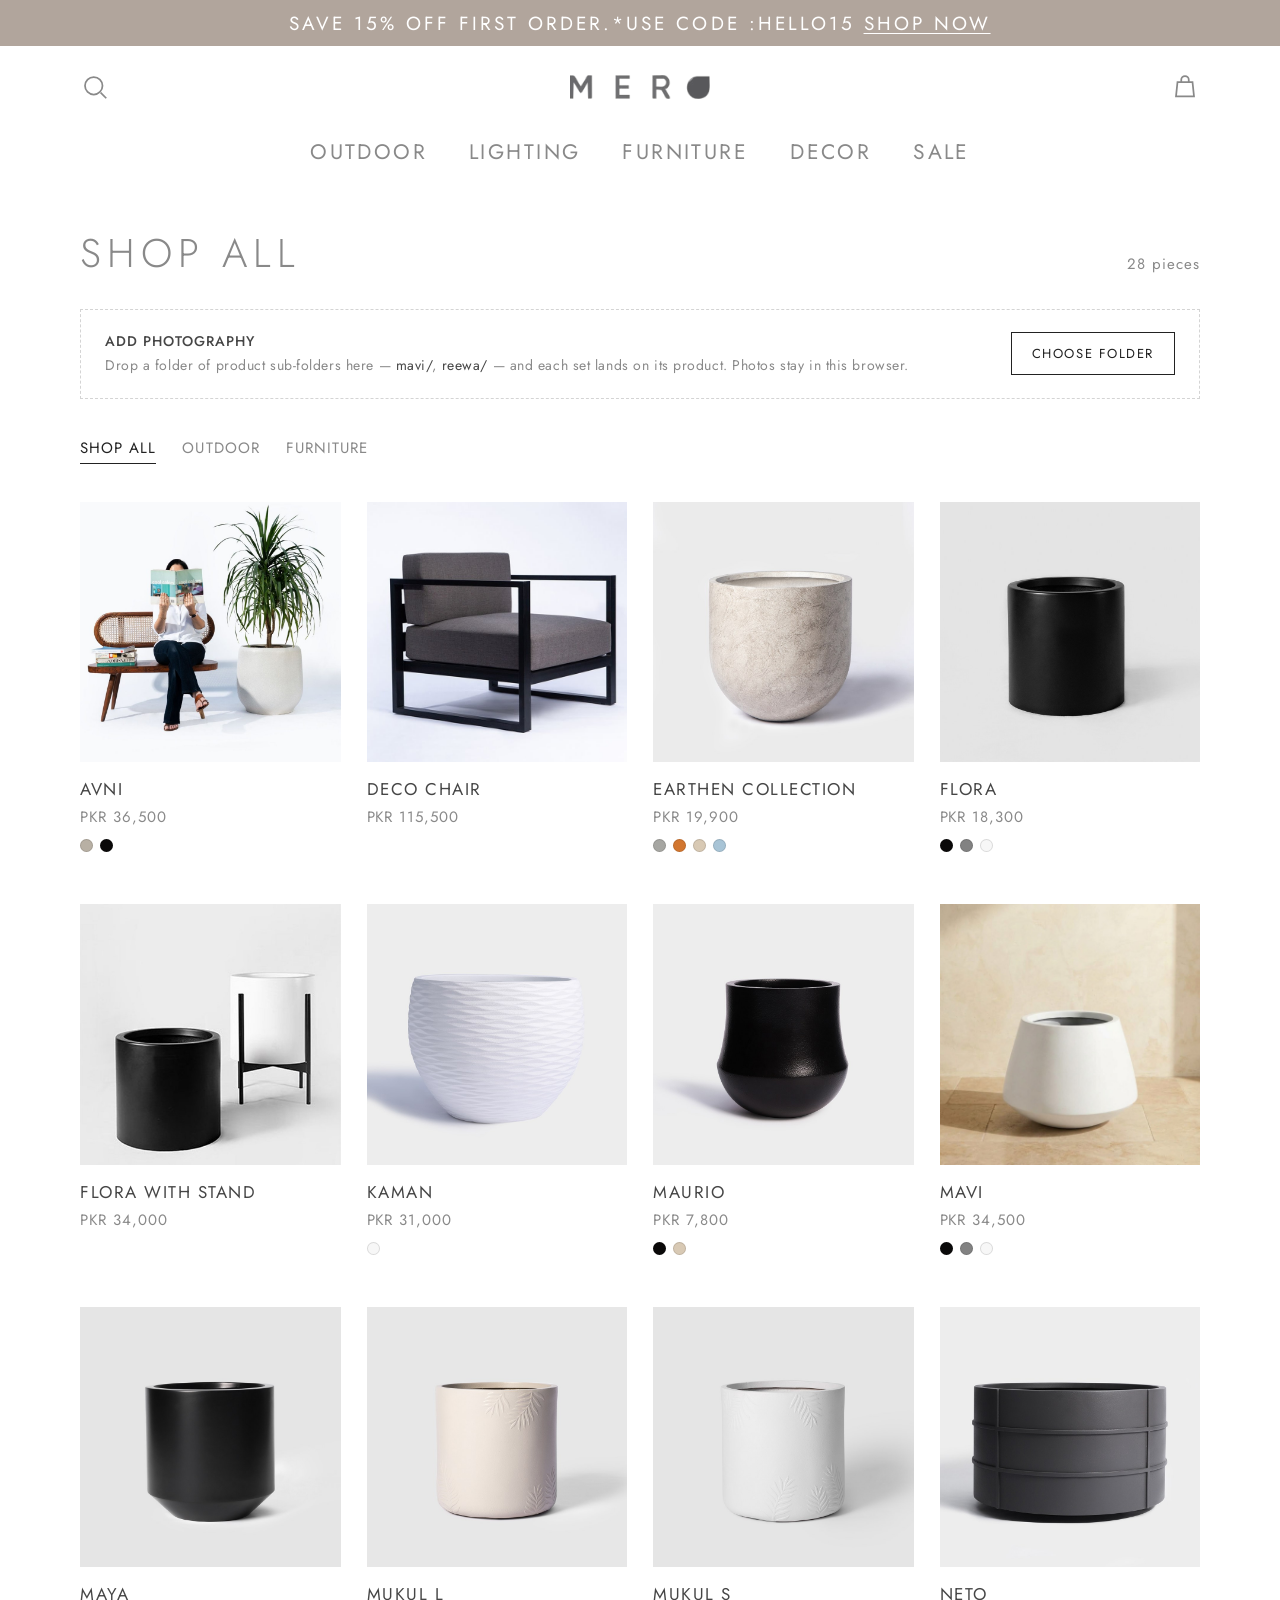
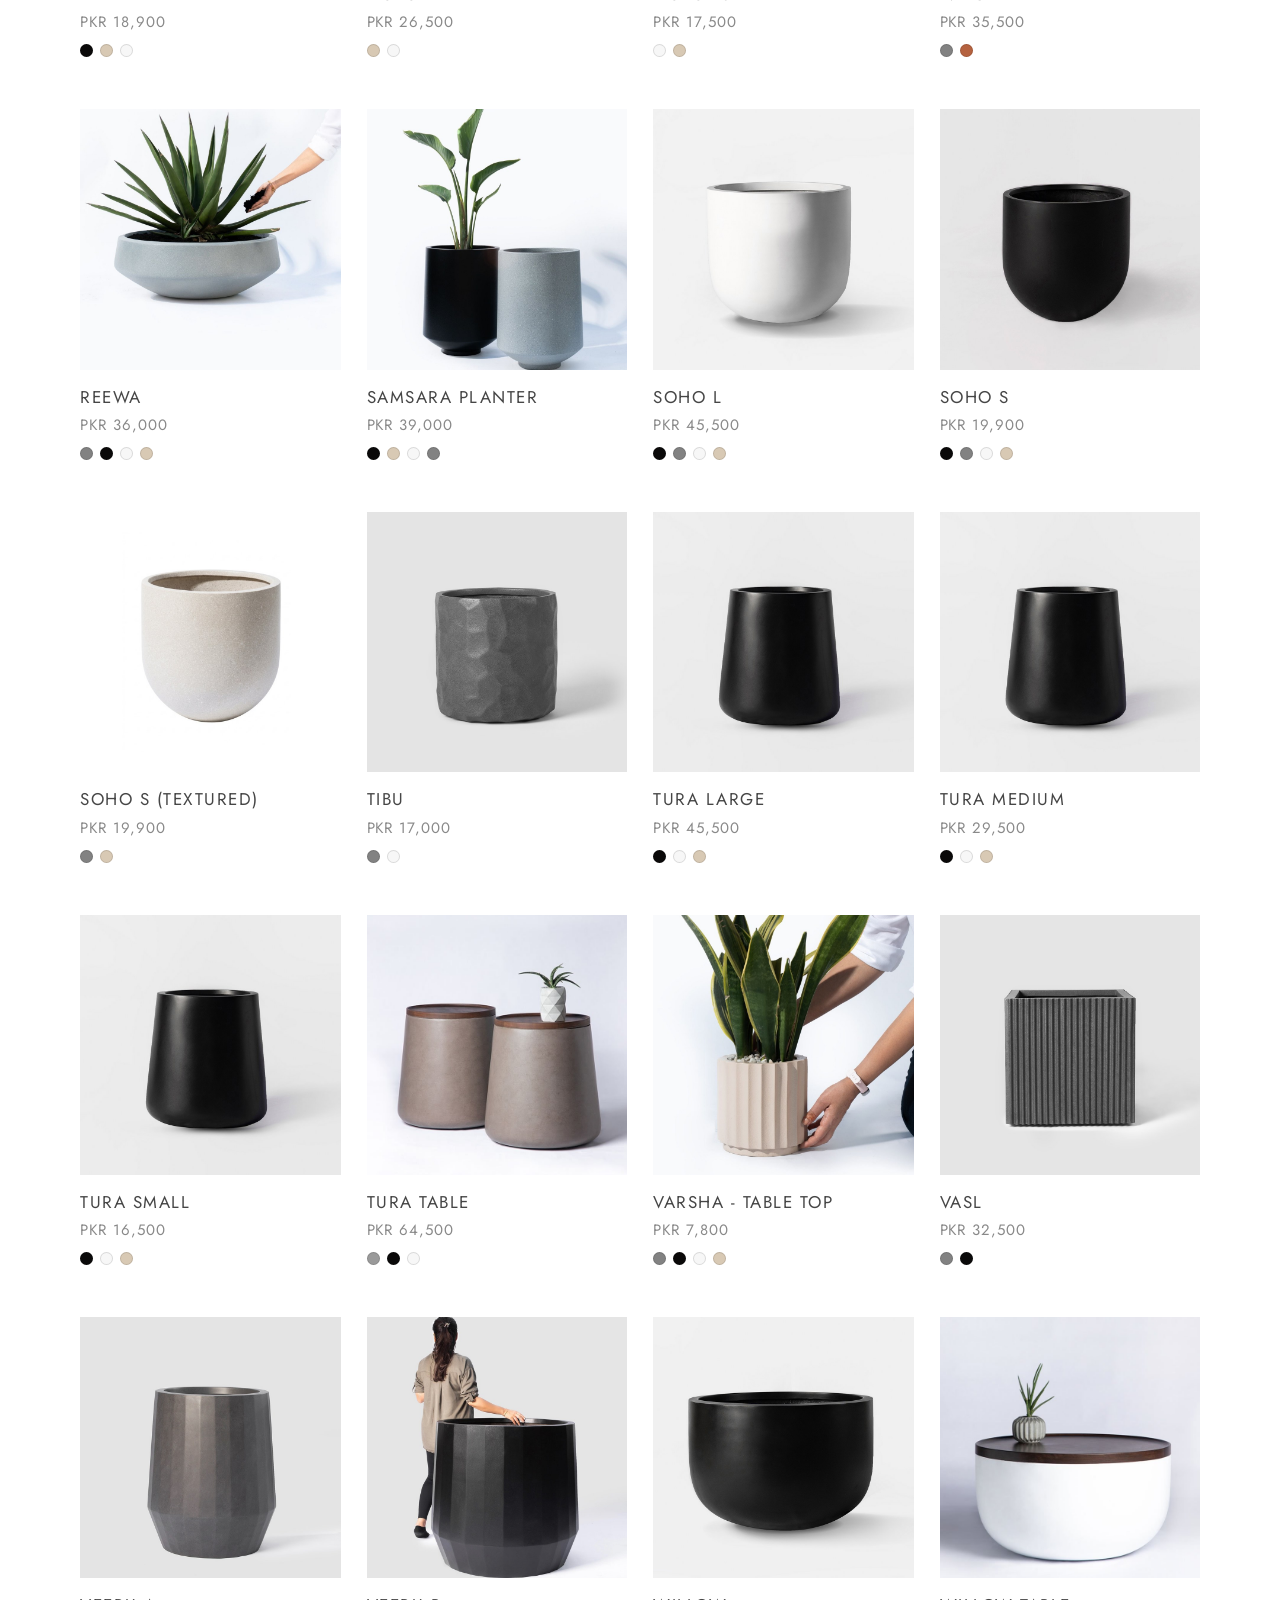
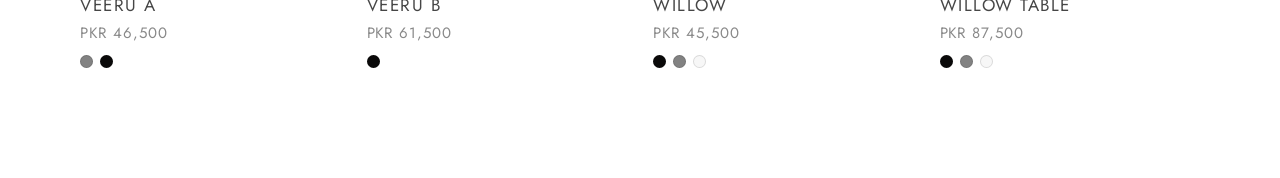
==== site/index.html @ a65cb31a "Turn the Mavi page into a catalogue-driven storefront Replaces the single hard-coded product page wi" ====
<!DOCTYPE html>
<html lang="en">
<head>
<meta charset="utf-8">
<meta name="viewport" content="width=device-width, initial-scale=1">
<title>Shop All — MERO</title>
<meta name="description" content="The full MERO collection — fiberglass planters and outdoor furniture, handmade for indoors and out.">
<link rel="preload" href="assets/fonts/jost-latin-var.woff2" as="font" type="font/woff2" crossorigin>
<link rel="stylesheet" href="assets/site.css">
</head>
<body>

<div class="announce">
  SAVE 15% OFF FIRST ORDER.*USE CODE :HELLO15 <a href="#shop">SHOP NOW</a>
</div>

<header class="shell">
  <div class="masthead">
    <button class="icon-btn icon-left" aria-label="Search">
      <svg viewBox="0 0 24 24"><circle cx="11" cy="11" r="7"/><path d="M16.5 16.5 21 21"/></svg>
    </button>
    <a class="logo" href="index.html" aria-label="MERO home">
      <img src="assets/mero-logo.png" alt="MERO">
    </a>
    <button class="icon-btn icon-right" aria-label="Cart">
      <svg viewBox="0 0 24 24"><path d="M6 8h12l1.2 11.5H4.8L6 8Z"/><path d="M9 8V6.2A3 3 0 0 1 15 6.2V8"/></svg>
    </button>
  </div>
  <nav class="nav">
    <a href="?c=outdoor" data-cat="outdoor">OUTDOOR</a>
    <a href="?c=lighting" data-cat="lighting">LIGHTING</a>
    <a href="?c=furniture" data-cat="furniture">FURNITURE</a>
    <a href="?c=decor" data-cat="decor">DECOR</a>
    <a href="?c=sale" data-cat="sale">SALE</a>
  </nav>
</header>

<main class="shell" id="shop">
  <section class="catalogue">
    <div class="catalogue-head">
      <h1 class="catalogue-title" id="cat-title">Shop All</h1>
      <span class="catalogue-count" id="cat-count"></span>
    </div>

    <div class="dropzone" id="dropzone">
      <p>
        <b>Add photography</b><br>
        Drop a folder of product sub-folders here &mdash; <code>mavi/</code>,
        <code>reewa/</code> &mdash; and each set lands on its product.
        Photos stay in this browser.
      </p>
      <div class="dropzone-actions">
        <label class="btn-line">
          Choose folder
          <input type="file" id="folder-input" webkitdirectory directory multiple>
        </label>
        <button class="btn-quiet" id="clear-uploads" hidden>Clear uploads</button>
      </div>
    </div>

    <div class="filters" id="filters"></div>
    <div class="grid" id="grid"></div>
  </section>
</main>

<script src="data/catalog.js"></script>
<script src="assets/uploads.js"></script>
<script>
const CATALOG = window.MERO_CATALOG || [];
const SLUGS = CATALOG.map(p => p.slug);

const CATEGORIES = [
  { id: "all",       label: "Shop All",  match: () => true },
  { id: "outdoor",   label: "Outdoor",   match: p => p.category === "outdoor" },
  { id: "furniture", label: "Furniture", match: p => p.category === "furniture" },
  { id: "lighting",  label: "Lighting",  match: () => false },
  { id: "decor",     label: "Decor",     match: () => false },
  { id: "sale",      label: "Sale",      match: () => false }
];

const els = {
  grid: document.getElementById("grid"),
  filters: document.getElementById("filters"),
  title: document.getElementById("cat-title"),
  count: document.getElementById("cat-count"),
  dropzone: document.getElementById("dropzone"),
  folderInput: document.getElementById("folder-input"),
  clear: document.getElementById("clear-uploads")
};

let category = new URLSearchParams(location.search).get("c") || "all";
if (!CATEGORIES.some(c => c.id === category)) category = "all";

let uploadCovers = {};   // slug -> object URL of a dropped photo
let uploadCounts = {};   // slug -> how many were dropped

function photoSrc(product, index) {
  const file = product.images[index];
  return file ? `assets/products/${product.slug}/${file}` : null;
}

function cover(product) {
  return uploadCovers[product.slug] || photoSrc(product, 0);
}

function card(product) {
  const a = document.createElement("a");
  a.className = "card";
  a.href = `product.html?p=${encodeURIComponent(product.slug)}`;

  const main = cover(product);
  const alt = photoSrc(product, 1);
  const uploaded = uploadCounts[product.slug];

  a.innerHTML = `
    <div class="card-media">
      ${main ? `<img src="${main}" alt="${product.title}" loading="lazy">` : ""}
      ${alt && !uploadCovers[product.slug]
          ? `<img class="alt" src="${alt}" alt="" loading="lazy">` : ""}
      ${uploaded ? `<span class="card-tag">${uploaded} added</span>` : ""}
    </div>
    <div class="card-body">
      <div class="card-name">${product.title}</div>
      <div class="card-price">${product.priceRange || product.priceLabel}</div>
      <div class="card-colors">
        ${product.colors.map(c =>
          `<span style="background:${c.hex}" title="${c.name}"></span>`).join("")}
      </div>
    </div>`;
  return a;
}

function renderFilters() {
  els.filters.innerHTML = "";
  CATEGORIES.forEach(c => {
    const count = CATALOG.filter(c.match).length;
    if (!count && c.id !== category) return;      // hide empty shelves
    const b = document.createElement("button");
    b.textContent = c.label;
    b.setAttribute("aria-pressed", String(c.id === category));
    b.addEventListener("click", () => {
      category = c.id;
      history.replaceState(null, "",
        c.id === "all" ? location.pathname : `?c=${c.id}`);
      render();
    });
    els.filters.appendChild(b);
  });
}

function render() {
  const def = CATEGORIES.find(c => c.id === category);
  const items = CATALOG.filter(def.match);

  els.title.textContent = def.label;
  els.count.textContent = items.length
    ? `${items.length} piece${items.length === 1 ? "" : "s"}` : "";
  document.title = `${def.label} — MERO`;

  els.grid.innerHTML = "";
  if (!items.length) {
    els.grid.innerHTML =
      `<p class="empty">No pieces in ${def.label} yet.</p>`;
  } else {
    const frag = document.createDocumentFragment();
    items.forEach(p => frag.appendChild(card(p)));
    els.grid.appendChild(frag);
  }

  [...document.querySelectorAll(".nav a")].forEach(a =>
    a.classList.toggle("is-active", a.dataset.cat === category));
  renderFilters();
  els.clear.hidden = !Object.keys(uploadCounts).length;
}

/* ---------- dropped folders ---------- */

async function refreshUploads() {
  try {
    uploadCounts = await MeroUploads.counts();
    uploadCovers = await MeroUploads.covers();
  } catch (err) {
    uploadCounts = {};
    uploadCovers = {};
  }
}

async function ingest(files) {
  const { matched, skipped } = MeroUploads.group(files, SLUGS);
  const slugs = Object.keys(matched);
  if (!slugs.length) {
    alert(skipped.length
      ? `No folder matched a product. Name each sub-folder after its product, e.g. "mavi".\n\nSkipped: ${skipped.join(", ")}`
      : "No images found in that folder.");
    return;
  }
  for (const slug of slugs) await MeroUploads.put(slug, matched[slug]);
  await refreshUploads();
  render();

  const added = slugs.reduce((n, s) => n + matched[s].length, 0);
  let message = `Added ${added} photo${added === 1 ? "" : "s"} across ${slugs.length} product${slugs.length === 1 ? "" : "s"}.`;
  if (skipped.length) message += `\n\nNo product matched: ${skipped.join(", ")}`;
  alert(message);
}

els.folderInput.addEventListener("change", e => {
  // copy before resetting: clearing the input empties the live FileList
  const files = [...e.target.files];
  e.target.value = "";
  if (files.length) ingest(files);
});

["dragenter", "dragover"].forEach(type =>
  els.dropzone.addEventListener(type, e => {
    e.preventDefault();
    els.dropzone.classList.add("is-over");
  }));
["dragleave", "drop"].forEach(type =>
  els.dropzone.addEventListener(type, () => els.dropzone.classList.remove("is-over")));

els.dropzone.addEventListener("drop", async e => {
  e.preventDefault();
  const files = await MeroUploads.readDrop(e.dataTransfer);
  if (files.length) ingest(files);
});

els.clear.addEventListener("click", async () => {
  if (!confirm("Remove every photo added in this browser?")) return;
  await MeroUploads.clear();
  await refreshUploads();
  render();
});

/* ---------- go ---------- */

render();
refreshUploads().then(render);
</script>
</body>
</html>
---- site/assets/site.css ----
/* Jost stands in for Futura, the face used throughout the MERO storefront;
   Cormorant Garamond italic covers the "series" lockup on the hero. */
@font-face{
  font-family:"Jost";
  src:url("fonts/jost-latin-var.woff2") format("woff2-variations"),
      url("fonts/jost-latin-var.woff2") format("woff2");
  font-weight:100 900;
  font-style:normal;
  font-display:swap;
}
@font-face{
  font-family:"Cormorant Garamond";
  src:url("fonts/cormorant-garamond-italic-latin-var.woff2") format("woff2-variations"),
      url("fonts/cormorant-garamond-italic-latin-var.woff2") format("woff2");
  font-weight:300 700;
  font-style:italic;
  font-display:swap;
}
:root{
  --taupe:#b1a59c;
  --ink:#222222;
  --price:#464646;
  --muted:#898989;
  --line:#e4e4e4;
  --line-soft:#eeeeee;
  --field:#f6f6f6;
  --page:#ffffff;
  --sans:"Futura","Futura PT","Futura Std","Jost","Century Gothic",system-ui,sans-serif;
  --serif:"Cormorant Garamond","EB Garamond",Georgia,serif;
}
*,*::before,*::after{box-sizing:border-box}
html{-webkit-text-size-adjust:100%}
body{
  margin:0;
  background:var(--page);
  color:var(--price);
  font-family:var(--sans);
  font-weight:400;
  -webkit-font-smoothing:antialiased;
}
img{display:block;max-width:100%}
button{font:inherit;color:inherit;background:none;border:0;padding:0;cursor:pointer}
a{color:inherit;text-decoration:none}

/* ---------- announcement bar ---------- */
.announce{
  background:var(--taupe);
  color:#fff;
  text-align:center;
  padding:13.5px 16px;
  font-size:19px;
  line-height:1;
  letter-spacing:.158em;
}
.announce a{text-decoration:underline;text-underline-offset:3px}

/* ---------- header ---------- */
.shell{max-width:1440px;margin:0 auto;padding:0 80px}
.masthead{
  display:grid;
  grid-template-columns:1fr auto 1fr;
  align-items:center;
  padding:26px 0 4px;
}
.masthead .icon-left{justify-self:start}
.masthead .icon-right{justify-self:end}
.logo img{width:140px;height:auto}
.icon-btn{display:inline-flex;color:var(--muted)}
.icon-btn svg{width:30px;height:30px;stroke:currentColor;stroke-width:1.4;fill:none}

.nav{
  display:flex;
  justify-content:center;
  gap:42px;
  padding:36px 0 30px;
}
.nav a{
  display:inline-block;
  line-height:1;
  font-size:21px;
  font-weight:400;
  letter-spacing:.115em;
  color:var(--muted);
  padding-bottom:4px;
}
.nav a:hover{color:var(--ink)}
.nav a.is-active{color:var(--ink);border-bottom:1px solid var(--ink)}

/* ---------- product layout ---------- */
.product{
  display:grid;
  grid-template-columns:496px 1fr;
  column-gap:126px;
  align-items:start;
  padding:61px 0 90px;
}

/* left column */
.info-col{margin-top:8px}
.title-row{display:flex;align-items:flex-start;justify-content:space-between;gap:20px}
.product-title{
  margin:0;
  font-size:40px;
  font-weight:300;
  letter-spacing:.146em;
  line-height:1.1;
  color:var(--muted);
  text-transform:uppercase;
}
.wish-plain{color:var(--muted);flex:none;margin-top:6px}
.wish-plain svg{width:26px;height:26px;stroke:currentColor;stroke-width:1.3;fill:none}
.wish-plain.is-on svg{fill:currentColor}

.price-row{display:flex;align-items:baseline;gap:11px;margin-top:20px}
.price{font-size:21px;font-weight:500;letter-spacing:.08em;color:var(--price);margin:0}
.sku{font-size:15px;letter-spacing:.04em;color:var(--muted)}

.swatches{display:flex;gap:18px;margin-top:26px}
.swatches:empty{display:none}
.swatch{
  width:39px;height:39px;border-radius:50%;
  border:1px solid transparent;
  position:relative;
  transition:box-shadow .15s ease;
}
/* selection reads as an inset ring so the row keeps its height */
.swatch[aria-pressed="true"]{
  box-shadow:inset 0 0 0 2px #fff, inset 0 0 0 3px rgba(0,0,0,.35);
}
.swatch[data-tone="white"]{border-color:#dcdcdc}
.swatch[data-tone="white"][aria-pressed="true"]{
  box-shadow:inset 0 0 0 2px #fff, inset 0 0 0 3px rgba(0,0,0,.25);
}
.swatch:focus-visible{outline:1px solid #8a8a8a;outline-offset:4px}

.installments{margin-top:39px}
.label{
  font-size:15px;
  letter-spacing:.07em;
  color:var(--muted);
  text-transform:uppercase;
}
.banks{display:flex;align-items:center;gap:14px;margin-top:5px}
.bank{display:flex;align-items:center;gap:7px}
.bank img{height:21px;width:auto}
.bank img.alfalah{height:19px}
.info{
  width:17px;height:17px;border-radius:50%;border:1px solid var(--muted);
  color:var(--muted);font-size:11px;line-height:15px;text-align:center;
  font-family:var(--serif);font-style:italic;
}

.buy-row{
  display:flex;align-items:flex-end;justify-content:space-between;gap:24px;
  margin-top:50px;
}
.qty{display:flex;border:1px solid var(--line)}
.qty button{
  width:50px;height:53px;font-size:22px;font-weight:300;color:var(--muted);
  display:grid;place-items:center;
}
.qty button[disabled]{color:#dcdcdc;cursor:default}
.qty button:last-child{background:var(--field)}
.qty input{
  width:52px;height:53px;border:1px solid var(--ink);border-top:0;border-bottom:0;
  text-align:center;font-family:var(--sans);font-size:18px;color:var(--price);
  background:#fff;-moz-appearance:textfield;
}
.qty input::-webkit-outer-spin-button,
.qty input::-webkit-inner-spin-button{-webkit-appearance:none;margin:0}
.line-price{text-align:right;line-height:1.35}
.line-price .amount{font-size:22px;font-weight:500;letter-spacing:.07em;color:var(--price)}
.line-price .each{font-size:15px;color:var(--muted)}

.cart-row{display:flex;gap:9px;margin-top:18px}
.add-to-cart{
  flex:1;
  background:var(--ink);
  color:#fff;
  height:60px;
  font-size:18px;
  font-weight:500;
  letter-spacing:.14em;
  transition:background .18s ease;
}
.add-to-cart:hover{background:#000}
.wish-box{
  width:67px;height:60px;border:1px solid var(--ink);
  display:grid;place-items:center;color:var(--ink);
}
.wish-box svg{width:26px;height:26px;stroke:currentColor;stroke-width:1.3;fill:none}
.wish-box.is-on svg{fill:currentColor}

.details{margin-top:35px;padding-top:22px;border-top:1px solid var(--line-soft)}
.details h2{
  margin:0 0 12px;
  font-size:15px;font-weight:400;letter-spacing:.07em;
  color:var(--muted);text-transform:uppercase;
}
.details p{
  margin:0;
  font-size:15px;
  line-height:1.28;
  letter-spacing:.063em;
  color:var(--muted);
  text-align:justify;
}

/* ---------- gallery ---------- */
.gallery{display:grid;grid-template-columns:1fr 116px;column-gap:19px;align-items:start}
/* the rail is taken out of flow so the square stage alone sets the row height */
.rail-cell{position:relative;align-self:stretch}
.stage{position:relative;aspect-ratio:1/1;overflow:hidden;background:#f0ebe3}
.stage img{
  position:absolute;inset:0;width:100%;height:100%;object-fit:cover;
  opacity:0;transition:opacity .5s ease;
}
.stage img.is-active{opacity:1}
.stage-caption{
  position:absolute;top:8%;left:0;right:0;text-align:center;
  color:#5b5b5b;pointer-events:none;
  transition:opacity .35s ease;
}
.stage-caption .name{
  display:block;font-size:var(--lockup, 75px);font-weight:300;letter-spacing:.1em;line-height:1;
  text-transform:uppercase;text-indent:.1em;
  white-space:nowrap;
}
.stage-caption .sub{
  display:block;font-family:var(--serif);font-style:italic;font-weight:400;
  font-size:38px;margin-top:2px;
}
.stage-nav{
  position:absolute;top:50%;transform:translateY(-50%);
  width:42px;height:42px;display:grid;place-items:center;
  color:#5b5b5b;background:rgba(255,255,255,.72);border-radius:50%;
  opacity:0;transition:opacity .2s ease;
}
.stage:hover .stage-nav,.stage-nav:focus-visible{opacity:1}
.stage-nav.prev{left:14px}
.stage-nav.next{right:14px}
.stage-nav svg{width:18px;height:18px;stroke:currentColor;stroke-width:1.6;fill:none}

/* grid/flex items default to min-width:auto, which lets the thumb rail
   blow out the track on narrow screens */
.product > *, .gallery > *{min-width:0}
.rail{position:absolute;inset:0;display:flex;flex-direction:column;min-height:0;min-width:0}
.thumbs{
  display:flex;flex-direction:column;gap:14px;
  flex:1 1 auto;min-height:0;min-width:0;overflow-y:auto;
  scrollbar-width:none;
}
.thumbs::-webkit-scrollbar{display:none}
.thumb{flex:0 0 auto}
.thumb{
  aspect-ratio:1/1;overflow:hidden;background:#f0ebe3;
  border:1px solid transparent;transition:border-color .2s ease;
}
.thumb img{width:100%;height:100%;object-fit:cover}
.thumb[aria-current="true"]{border-color:#c9c2b8}

.upload{
  flex:0 0 auto;
  margin-top:14px;
  display:flex;align-items:center;justify-content:center;gap:6px;
  height:34px;
  border:1px dashed #cfcfcf;
  color:var(--muted);
  font-size:10px;letter-spacing:.09em;text-transform:uppercase;
  cursor:pointer;
  transition:border-color .2s ease,color .2s ease;
}
.upload:hover{border-color:var(--muted);color:var(--price)}
.upload svg{width:13px;height:13px;stroke:currentColor;stroke-width:1.5;fill:none}
.upload input{display:none}

.sr-only{
  position:absolute;width:1px;height:1px;padding:0;margin:-1px;
  overflow:hidden;clip:rect(0 0 0 0);white-space:nowrap;border:0;
}

/* ---------- responsive ---------- */
@media (max-width:1180px){
  .shell{padding:0 40px}
  .product{grid-template-columns:1fr 1fr;column-gap:56px}
}
@media (max-width:900px){
  .product{grid-template-columns:1fr;row-gap:48px}
  .gallery{order:-1}
  .nav{gap:28px}
  .nav a{font-size:17px}
}
@media (max-width:620px){
  .shell{padding:0 16px}
  .announce{font-size:11px;letter-spacing:.03em;padding:11px 14px}
  .nav{gap:13px;flex-wrap:wrap;justify-content:center}
  .nav a{font-size:13px;letter-spacing:.08em}
  .product-title{font-size:30px}
  .stage-caption .name{font-size:46px}
  .stage-caption .sub{font-size:24px}
  .gallery{grid-template-columns:1fr;row-gap:14px}
  .rail-cell{position:static}
  .rail{position:static;height:auto}
  .thumbs{flex-direction:row;overflow-x:auto;overflow-y:hidden;padding-bottom:4px}
  .thumb{flex:0 0 86px}
  .upload{margin-top:12px;height:34px}
  .buy-row{flex-wrap:wrap}
}

/* ==================================================================
   Catalogue grid
   ================================================================== */
.catalogue{padding:34px 0 110px}
.catalogue-head{
  display:flex;align-items:flex-end;justify-content:space-between;
  gap:24px;flex-wrap:wrap;margin-bottom:34px;
}
.catalogue-title{
  margin:0;
  font-size:40px;font-weight:300;letter-spacing:.146em;line-height:1.1;
  color:var(--muted);text-transform:uppercase;
}
.catalogue-count{font-size:15px;letter-spacing:.063em;color:var(--muted)}

.filters{display:flex;gap:26px;flex-wrap:wrap;margin-bottom:38px}
.filters button{
  font-size:15px;letter-spacing:.07em;text-transform:uppercase;
  color:var(--muted);padding-bottom:4px;border-bottom:1px solid transparent;
}
.filters button:hover{color:var(--price)}
.filters button[aria-pressed="true"]{color:var(--ink);border-bottom-color:var(--ink)}

.grid{
  display:grid;
  grid-template-columns:repeat(4,1fr);
  column-gap:26px;row-gap:52px;
}
.card{display:block;position:relative}
.card-media{
  position:relative;aspect-ratio:1/1;overflow:hidden;background:#f0ebe3;
}
.card-media img{
  position:absolute;inset:0;width:100%;height:100%;object-fit:cover;
  transition:opacity .45s ease;
}
.card-media .alt{opacity:0}
.card:hover .card-media .alt{opacity:1}
.card-body{padding-top:16px}
.card-name{
  font-size:17px;font-weight:400;letter-spacing:.09em;text-transform:uppercase;
  color:var(--price);line-height:1.3;
}
.card-price{margin-top:6px;font-size:15px;letter-spacing:.063em;color:var(--muted)}
.card-colors{display:flex;gap:7px;margin-top:11px}
.card-colors span{
  width:13px;height:13px;border-radius:50%;
  box-shadow:inset 0 0 0 1px rgba(0,0,0,.12);
}
.card-tag{
  position:absolute;top:12px;left:12px;
  background:rgba(255,255,255,.92);color:var(--price);
  font-size:10px;letter-spacing:.1em;text-transform:uppercase;
  padding:5px 9px;
}
.empty{
  grid-column:1 / -1;padding:70px 0;text-align:center;
  font-size:15px;letter-spacing:.063em;color:var(--muted);
}

/* folder drop ------------------------------------------------------ */
.dropzone{
  margin:0 0 38px;
  border:1px dashed #d4d4d4;
  padding:20px 24px;
  display:flex;align-items:center;justify-content:space-between;gap:20px;
  flex-wrap:wrap;
  transition:border-color .2s ease,background .2s ease;
}
.dropzone.is-over{border-color:var(--taupe);background:#faf8f6}
.dropzone p{margin:0;font-size:14px;line-height:1.7;letter-spacing:.04em;color:var(--muted)}
.dropzone b{font-weight:500;color:var(--price);letter-spacing:.07em;text-transform:uppercase}
.dropzone code{font-family:var(--sans);color:var(--price)}
.dropzone-actions{display:flex;gap:10px;align-items:center}
.btn-line{
  border:1px solid var(--ink);color:var(--ink);
  padding:11px 20px;font-size:13px;letter-spacing:.12em;text-transform:uppercase;
  transition:background .18s ease,color .18s ease;
}
.btn-line:hover{background:var(--ink);color:#fff}
.btn-quiet{
  color:var(--muted);font-size:13px;letter-spacing:.09em;text-transform:uppercase;
  border-bottom:1px solid transparent;
}
.btn-quiet:hover{color:var(--price);border-bottom-color:var(--muted)}
.dropzone input{display:none}

/* ==================================================================
   Product page additions
   ================================================================== */
.breadcrumb{
  padding:26px 0 0;
  font-size:14px;letter-spacing:.07em;text-transform:uppercase;color:var(--muted);
}
.breadcrumb a:hover{color:var(--ink)}
.breadcrumb span{margin:0 8px}

.sizes{display:flex;gap:10px;flex-wrap:wrap;margin-top:22px}
.sizes:empty{display:none}
.sizes button{
  border:1px solid var(--line);
  padding:9px 16px;
  font-size:13px;letter-spacing:.09em;text-transform:uppercase;color:var(--muted);
  transition:border-color .15s ease,color .15s ease;
}
.sizes button[aria-pressed="true"]{border-color:var(--ink);color:var(--ink)}

.pager{
  display:flex;justify-content:space-between;gap:20px;
  border-top:1px solid var(--line-soft);
  padding:26px 0 90px;
  font-size:14px;letter-spacing:.08em;text-transform:uppercase;color:var(--muted);
}
.pager a:hover{color:var(--ink)}
.pager .spacer{flex:1}

.uploaded-note{
  margin-top:14px;font-size:12px;letter-spacing:.06em;color:var(--muted);
}

@media (max-width:1180px){
  .grid{grid-template-columns:repeat(3,1fr)}
}
@media (max-width:820px){
  .grid{grid-template-columns:repeat(2,1fr);column-gap:18px;row-gap:38px}
  .catalogue-title{font-size:30px}
}
@media (max-width:620px){
  .grid{column-gap:14px;row-gap:30px}
  .card-name{font-size:14px;letter-spacing:.07em}
  .card-price{font-size:13px}
  .dropzone{padding:16px}
  .catalogue{padding:20px 0 70px}
}
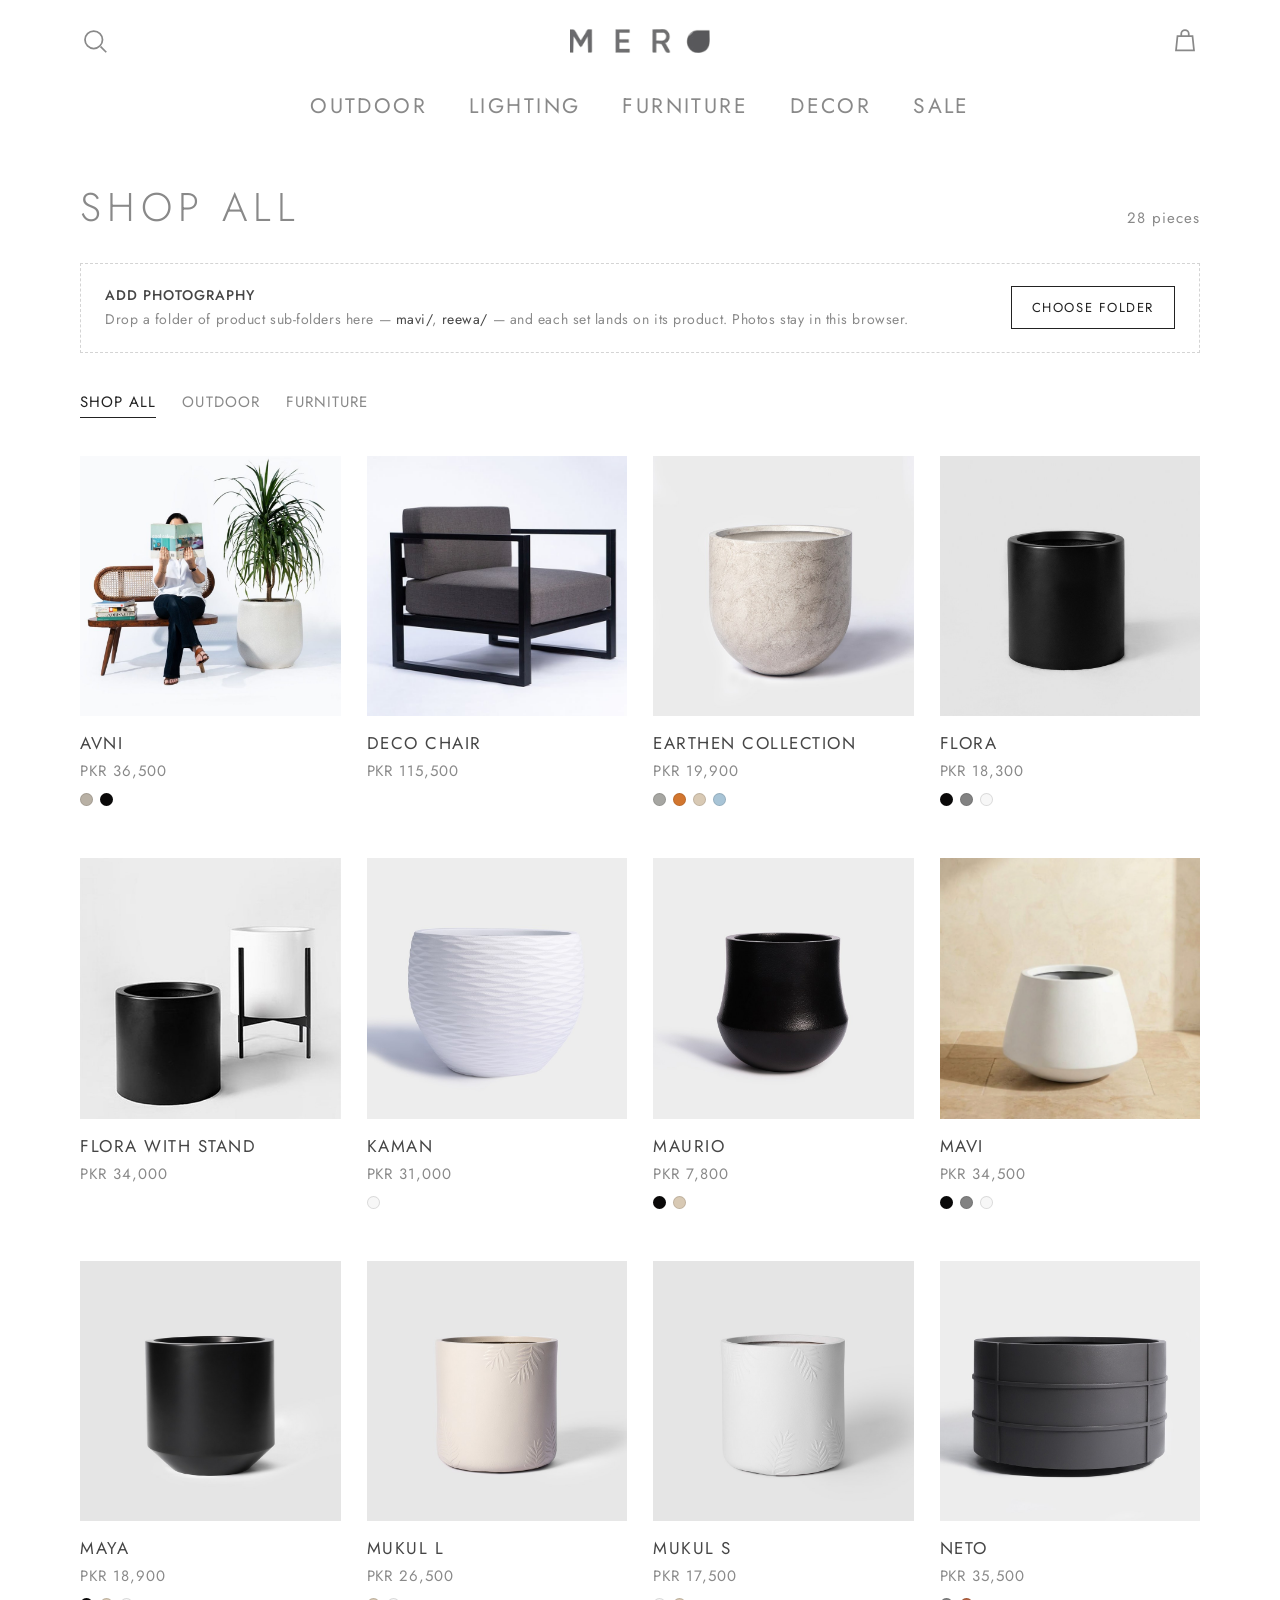
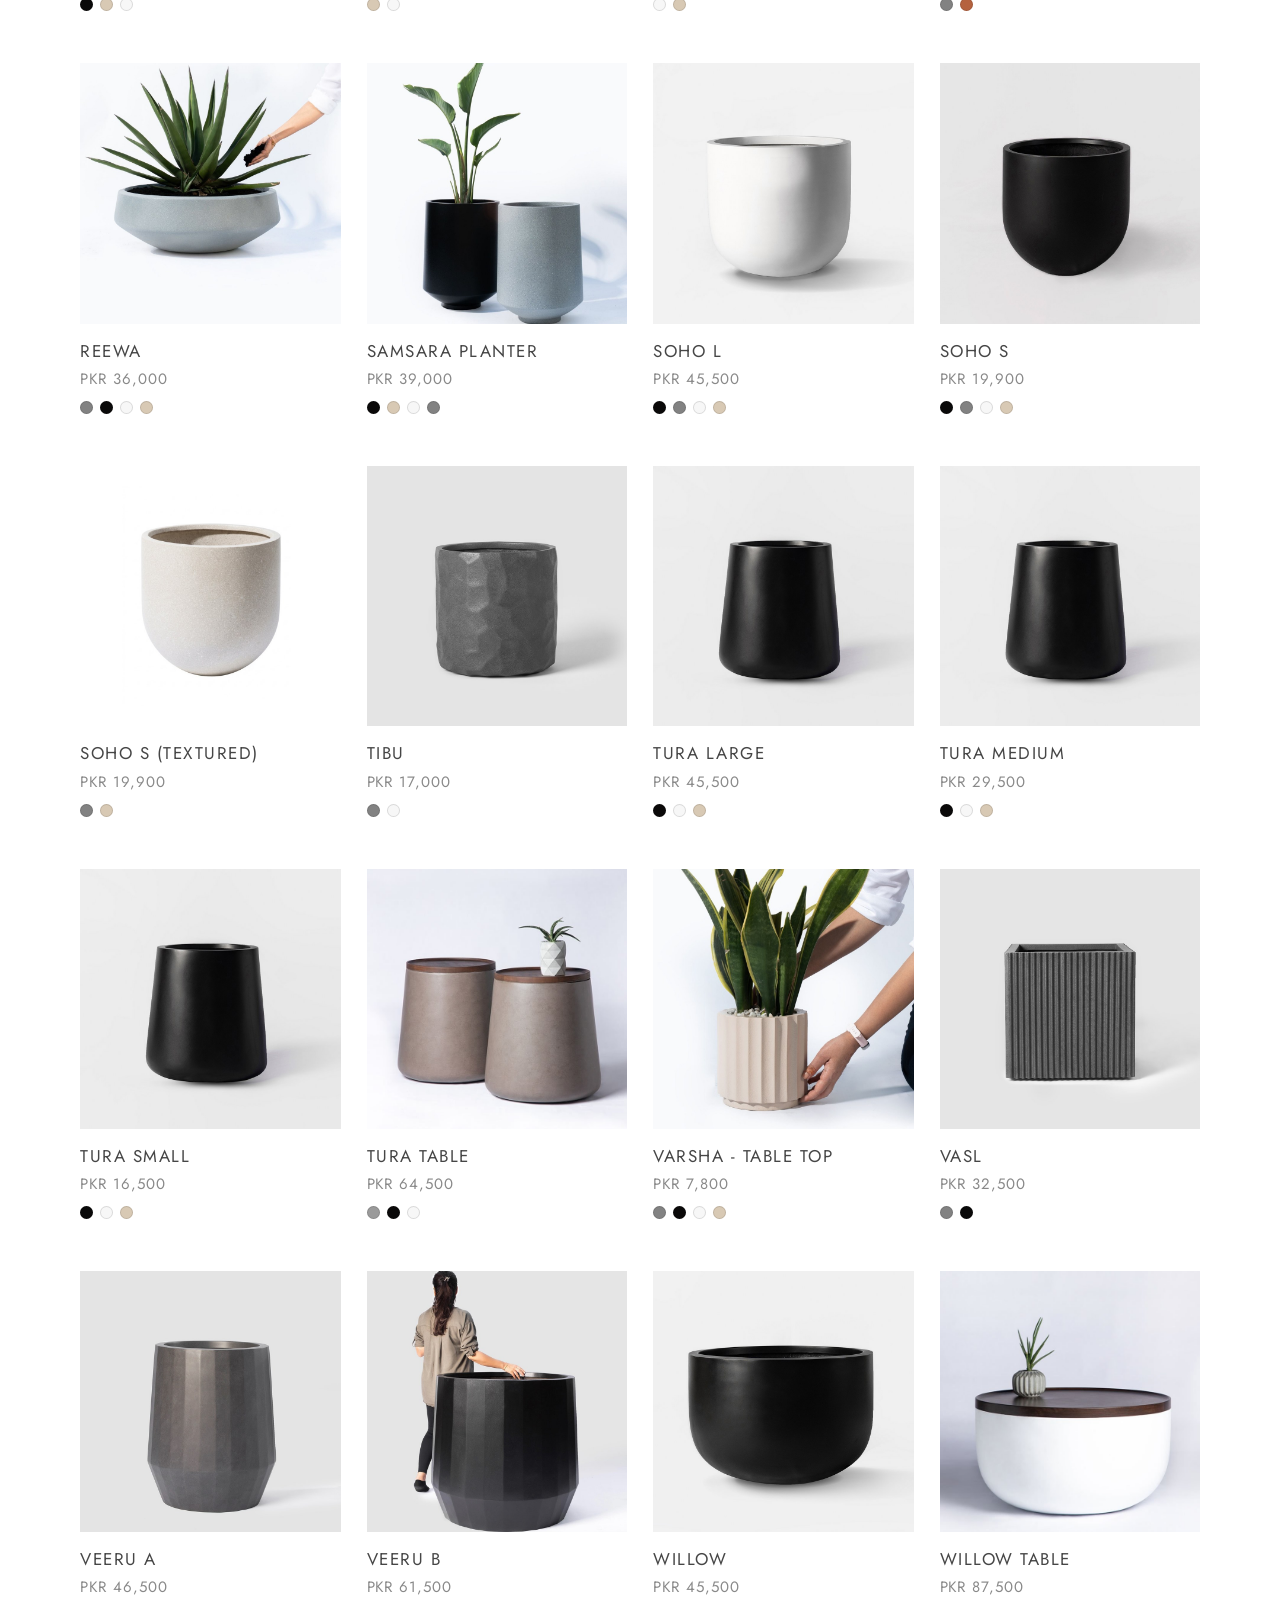
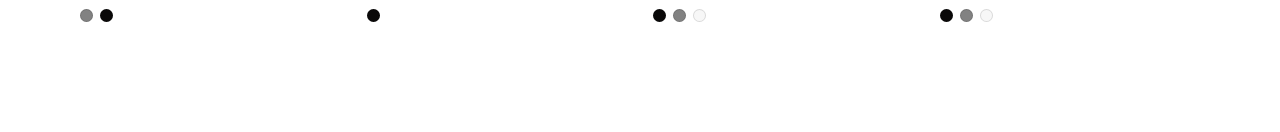
==== commit c6586ec3: "Remove the promotional announcement bar Drops the "SAVE 15% OFF FIRST ORDER" bar from both pages, al" ====
--- a/site/index.html
+++ b/site/index.html
@@ -9,10 +9,6 @@
 <link rel="stylesheet" href="assets/site.css">
 </head>
 <body>
-
-<div class="announce">
-  SAVE 15% OFF FIRST ORDER.*USE CODE :HELLO15 <a href="#shop">SHOP NOW</a>
-</div>
 
 <header class="shell">
   <div class="masthead">
--- a/site/assets/site.css
+++ b/site/assets/site.css
@@ -42,18 +42,6 @@
 button{font:inherit;color:inherit;background:none;border:0;padding:0;cursor:pointer}
 a{color:inherit;text-decoration:none}
 
-/* ---------- announcement bar ---------- */
-.announce{
-  background:var(--taupe);
-  color:#fff;
-  text-align:center;
-  padding:13.5px 16px;
-  font-size:19px;
-  line-height:1;
-  letter-spacing:.158em;
-}
-.announce a{text-decoration:underline;text-underline-offset:3px}
-
 /* ---------- header ---------- */
 .shell{max-width:1440px;margin:0 auto;padding:0 80px}
 .masthead{
@@ -292,7 +280,6 @@
 }
 @media (max-width:620px){
   .shell{padding:0 16px}
-  .announce{font-size:11px;letter-spacing:.03em;padding:11px 14px}
   .nav{gap:13px;flex-wrap:wrap;justify-content:center}
   .nav a{font-size:13px;letter-spacing:.08em}
   .product-title{font-size:30px}
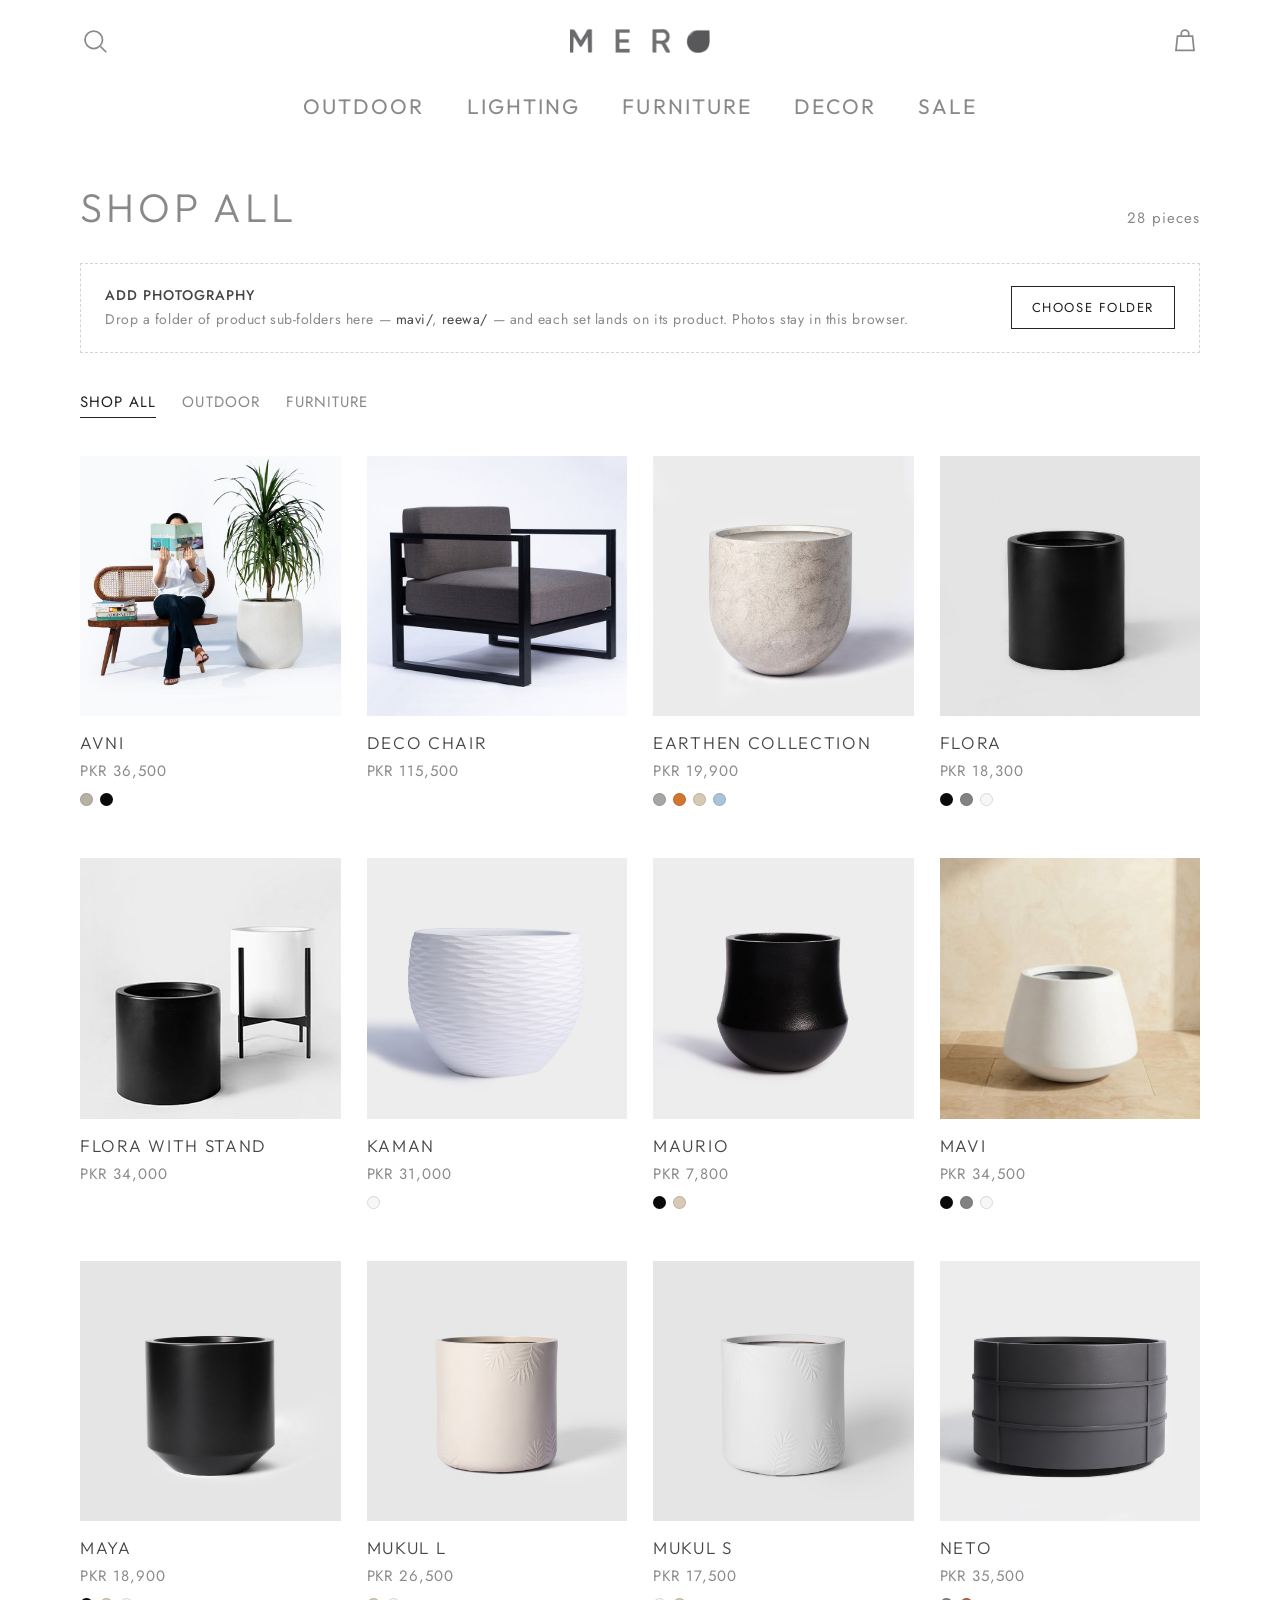
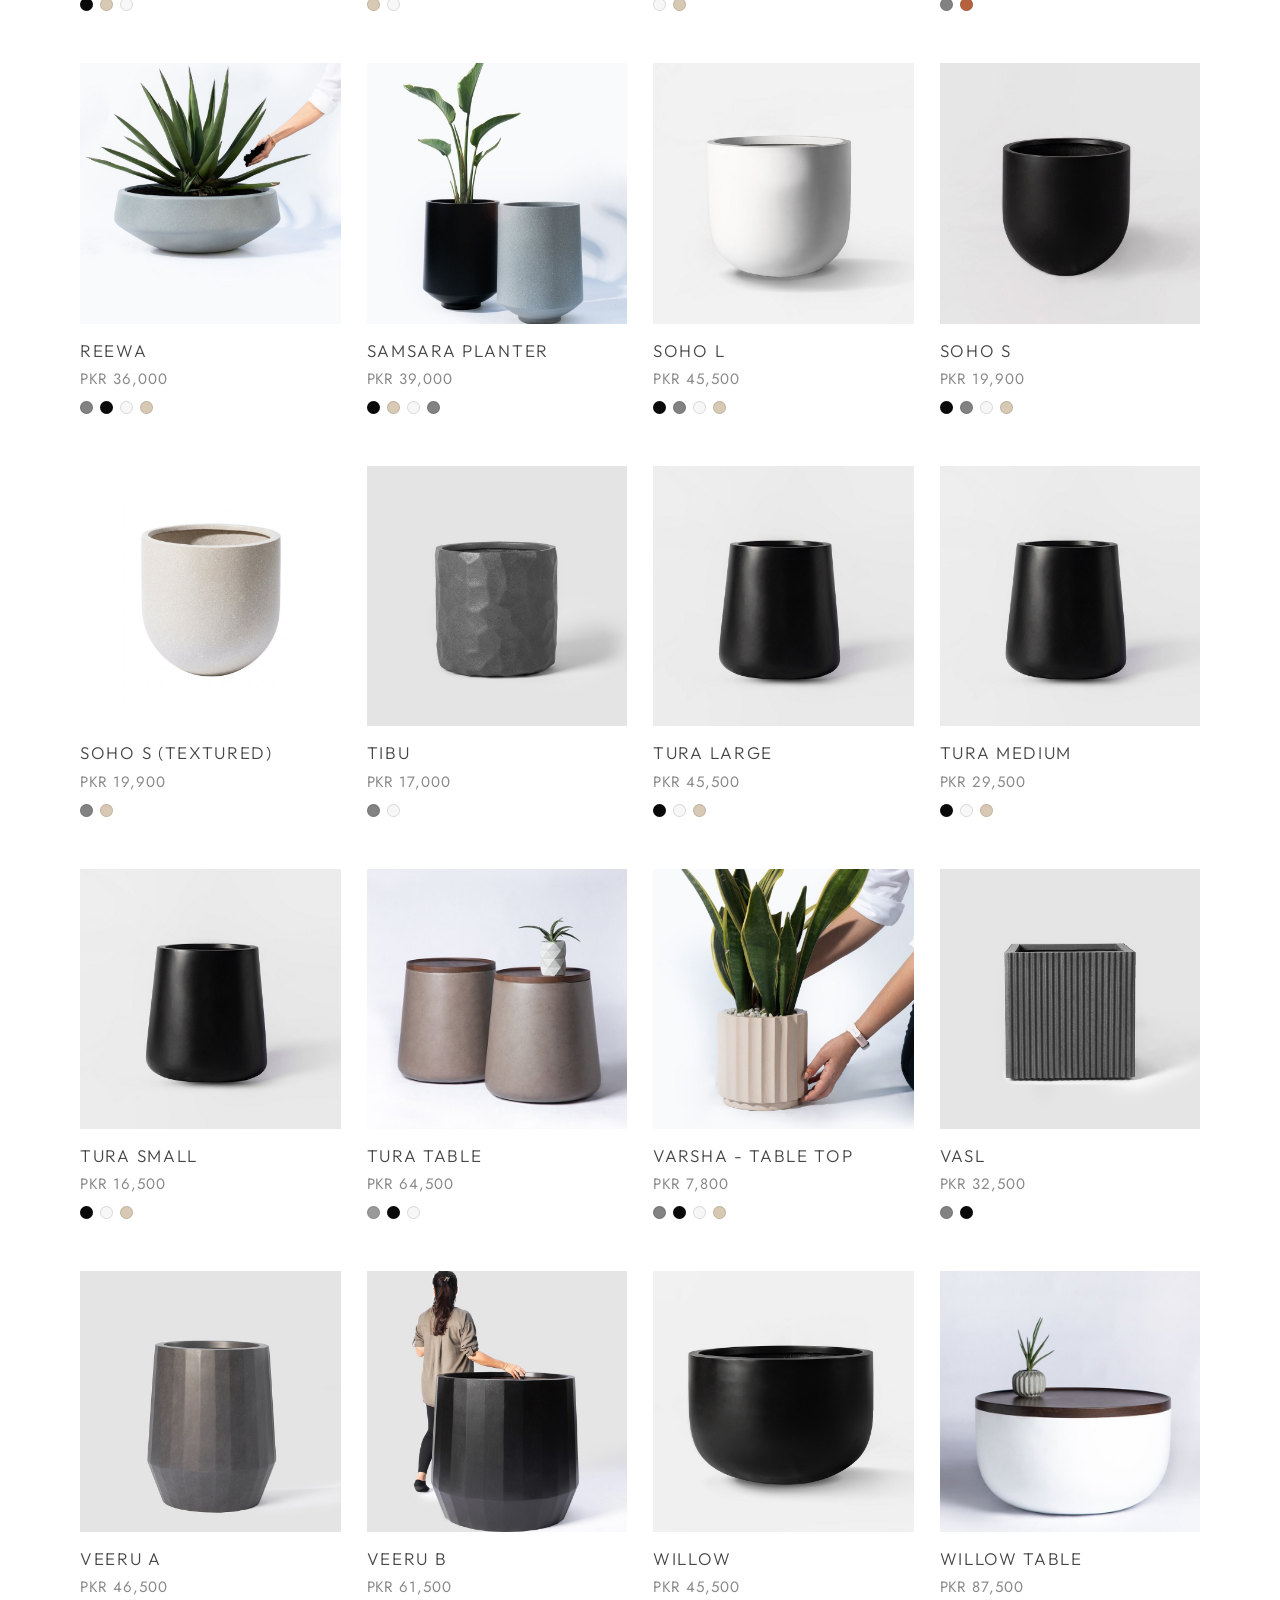
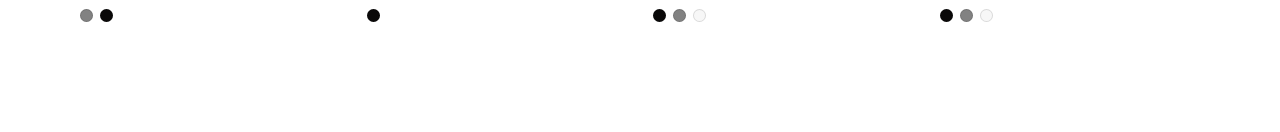
==== commit 1b478f42: "Set the nav and product titles in Outfit - Nav links: Outfit regular, 10% letter spacing. - Product " ====
--- a/site/index.html
+++ b/site/index.html
@@ -6,6 +6,7 @@
 <title>Shop All — MERO</title>
 <meta name="description" content="The full MERO collection — fiberglass planters and outdoor furniture, handmade for indoors and out.">
 <link rel="preload" href="assets/fonts/jost-latin-var.woff2" as="font" type="font/woff2" crossorigin>
+<link rel="preload" href="assets/fonts/outfit-latin-var.woff2" as="font" type="font/woff2" crossorigin>
 <link rel="stylesheet" href="assets/site.css">
 </head>
 <body>
--- a/site/assets/site.css
+++ b/site/assets/site.css
@@ -4,6 +4,14 @@
   font-family:"Jost";
   src:url("fonts/jost-latin-var.woff2") format("woff2-variations"),
       url("fonts/jost-latin-var.woff2") format("woff2");
+  font-weight:100 900;
+  font-style:normal;
+  font-display:swap;
+}
+@font-face{
+  font-family:"Outfit";
+  src:url("fonts/outfit-latin-var.woff2") format("woff2-variations"),
+      url("fonts/outfit-latin-var.woff2") format("woff2");
   font-weight:100 900;
   font-style:normal;
   font-display:swap;
@@ -26,6 +34,7 @@
   --field:#f6f6f6;
   --page:#ffffff;
   --sans:"Futura","Futura PT","Futura Std","Jost","Century Gothic",system-ui,sans-serif;
+  --display:"Outfit",var(--sans);
   --serif:"Cormorant Garamond","EB Garamond",Georgia,serif;
 }
 *,*::before,*::after{box-sizing:border-box}
@@ -65,9 +74,10 @@
 .nav a{
   display:inline-block;
   line-height:1;
+  font-family:var(--display);
   font-size:21px;
   font-weight:400;
-  letter-spacing:.115em;
+  letter-spacing:.1em;
   color:var(--muted);
   padding-bottom:4px;
 }
@@ -88,9 +98,10 @@
 .title-row{display:flex;align-items:flex-start;justify-content:space-between;gap:20px}
 .product-title{
   margin:0;
+  font-family:var(--display);
   font-size:40px;
   font-weight:300;
-  letter-spacing:.146em;
+  letter-spacing:.1em;
   line-height:1.1;
   color:var(--muted);
   text-transform:uppercase;
@@ -304,7 +315,8 @@
 }
 .catalogue-title{
   margin:0;
-  font-size:40px;font-weight:300;letter-spacing:.146em;line-height:1.1;
+  font-family:var(--display);
+  font-size:40px;font-weight:300;letter-spacing:.1em;line-height:1.1;
   color:var(--muted);text-transform:uppercase;
 }
 .catalogue-count{font-size:15px;letter-spacing:.063em;color:var(--muted)}
@@ -334,7 +346,8 @@
 .card:hover .card-media .alt{opacity:1}
 .card-body{padding-top:16px}
 .card-name{
-  font-size:17px;font-weight:400;letter-spacing:.09em;text-transform:uppercase;
+  font-family:var(--display);
+  font-size:17px;font-weight:300;letter-spacing:.1em;text-transform:uppercase;
   color:var(--price);line-height:1.3;
 }
 .card-price{margin-top:6px;font-size:15px;letter-spacing:.063em;color:var(--muted)}
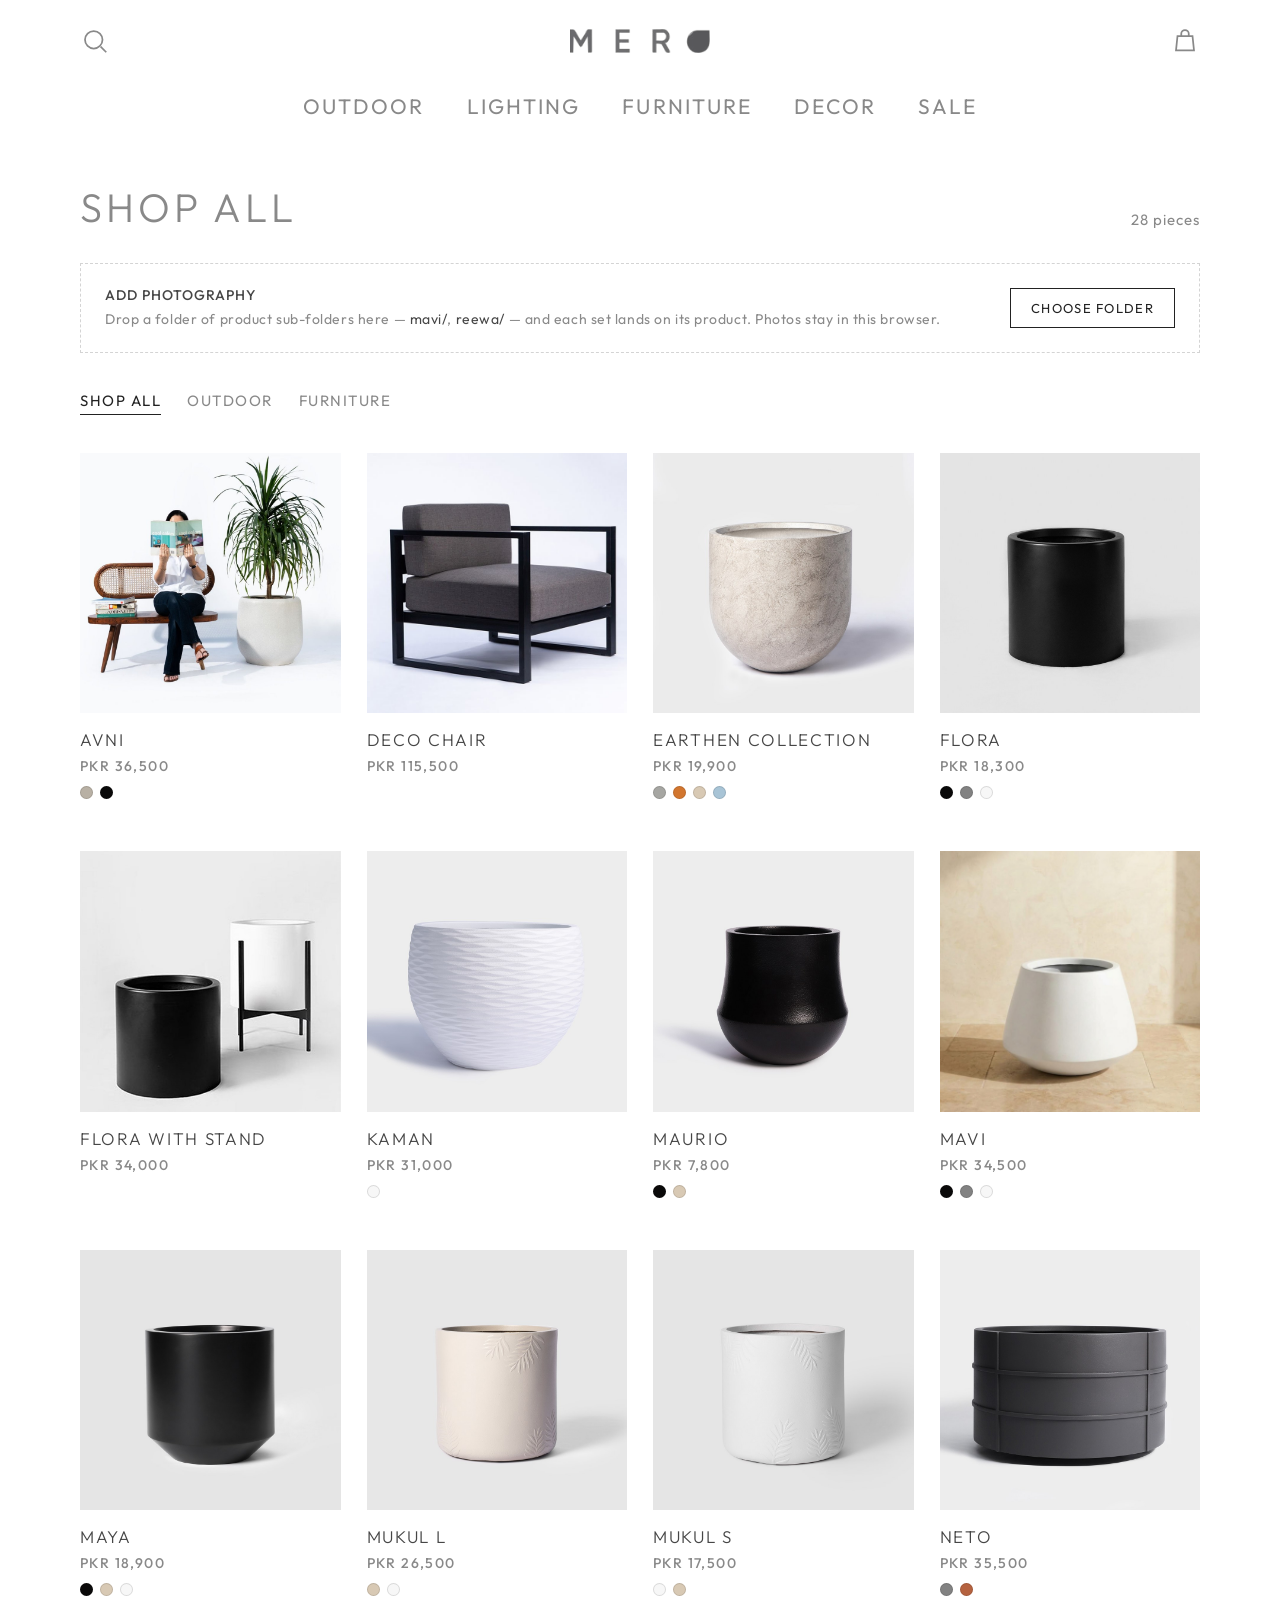
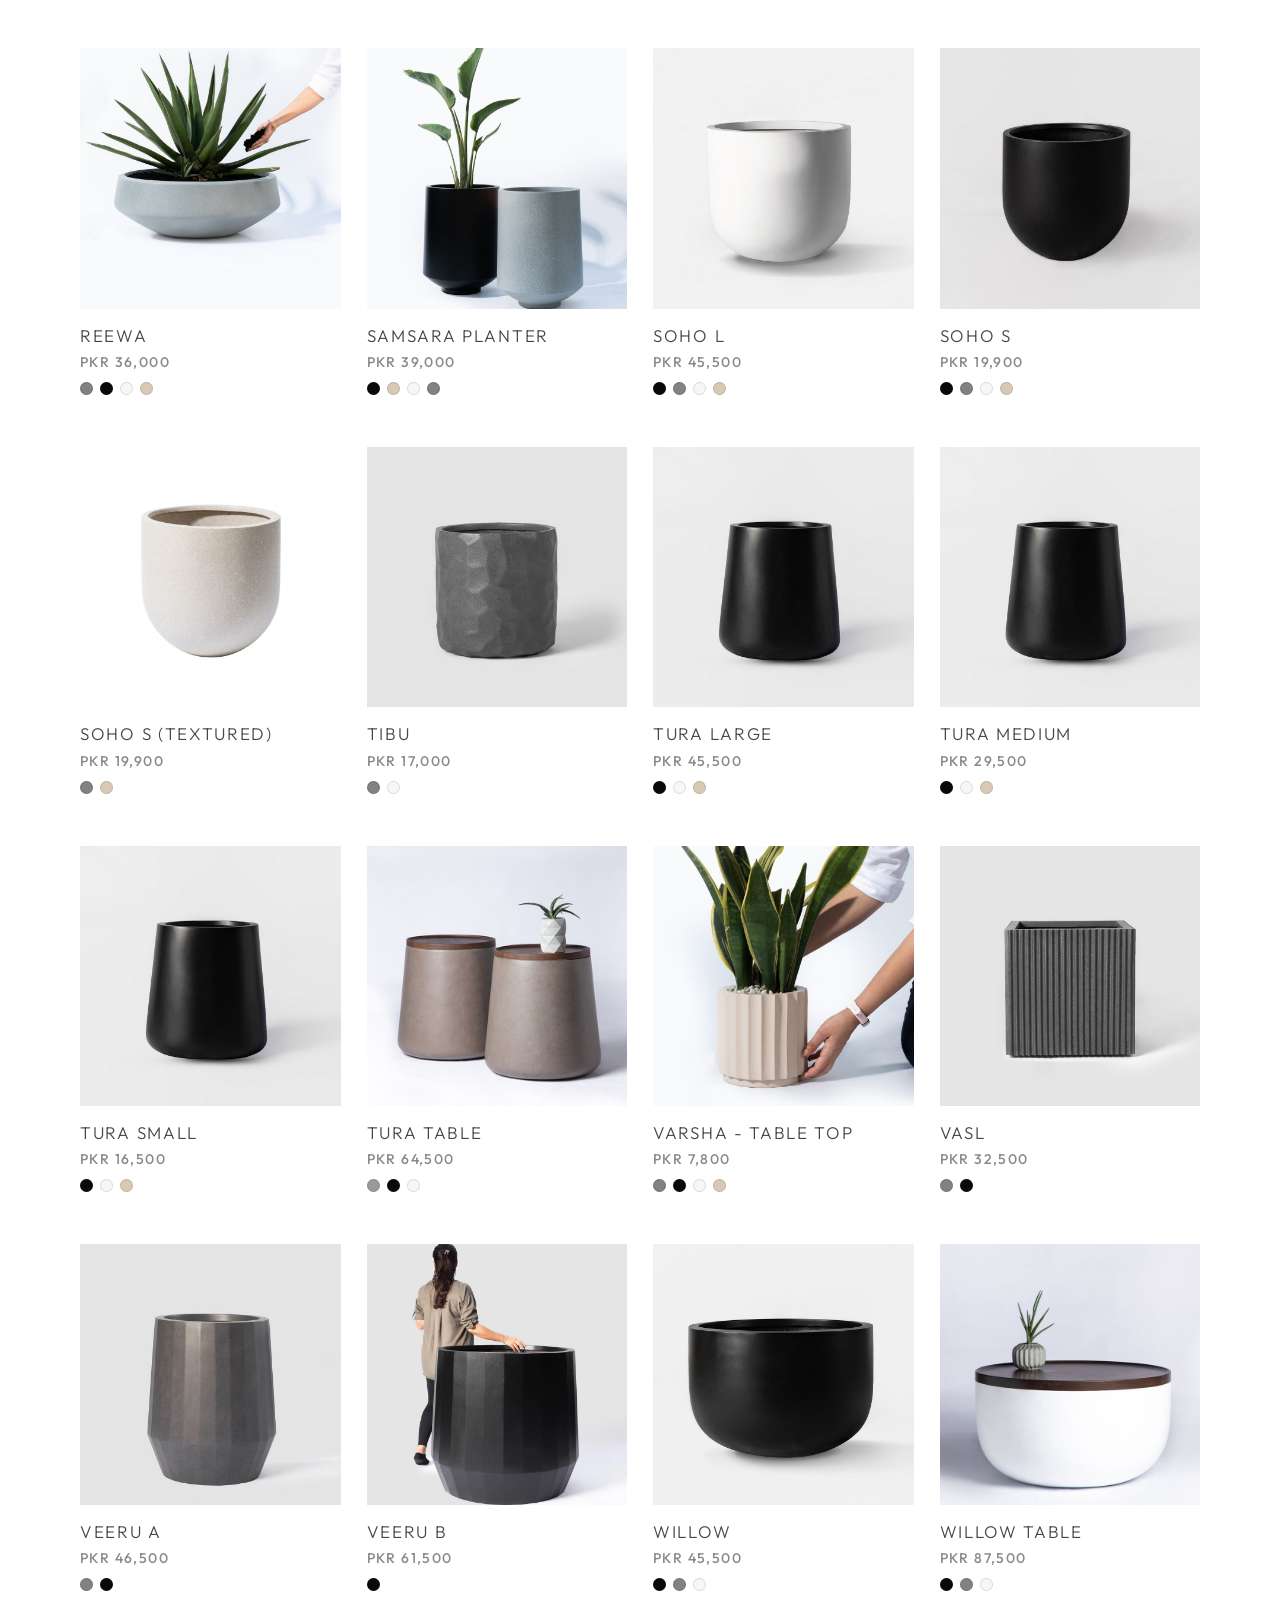
==== commit 4780e4db: "Set the whole storefront in Outfit - Outfit is now the base face; Jost and the Futura stack are reti" ====
--- a/site/index.html
+++ b/site/index.html
@@ -5,7 +5,6 @@
 <meta name="viewport" content="width=device-width, initial-scale=1">
 <title>Shop All — MERO</title>
 <meta name="description" content="The full MERO collection — fiberglass planters and outdoor furniture, handmade for indoors and out.">
-<link rel="preload" href="assets/fonts/jost-latin-var.woff2" as="font" type="font/woff2" crossorigin>
 <link rel="preload" href="assets/fonts/outfit-latin-var.woff2" as="font" type="font/woff2" crossorigin>
 <link rel="stylesheet" href="assets/site.css">
 </head>
--- a/site/assets/site.css
+++ b/site/assets/site.css
@@ -1,13 +1,5 @@
-/* Jost stands in for Futura, the face used throughout the MERO storefront;
-   Cormorant Garamond italic covers the "series" lockup on the hero. */
-@font-face{
-  font-family:"Jost";
-  src:url("fonts/jost-latin-var.woff2") format("woff2-variations"),
-      url("fonts/jost-latin-var.woff2") format("woff2");
-  font-weight:100 900;
-  font-style:normal;
-  font-display:swap;
-}
+/* Outfit sets the whole storefront; Cormorant Garamond italic covers the
+   "series" lockup on the hero. */
 @font-face{
   font-family:"Outfit";
   src:url("fonts/outfit-latin-var.woff2") format("woff2-variations"),
@@ -33,8 +25,10 @@
   --line-soft:#eeeeee;
   --field:#f6f6f6;
   --page:#ffffff;
-  --sans:"Futura","Futura PT","Futura Std","Jost","Century Gothic",system-ui,sans-serif;
-  --display:"Outfit",var(--sans);
+  --sans:"Outfit","Century Gothic",system-ui,sans-serif;
+  --display:var(--sans);
+  /* the nav voice: regular, tracked 10% — shared with buttons */
+  --track:.1em;
   --serif:"Cormorant Garamond","EB Garamond",Georgia,serif;
 }
 *,*::before,*::after{box-sizing:border-box}
@@ -49,6 +43,7 @@
 }
 img{display:block;max-width:100%}
 button{font:inherit;color:inherit;background:none;border:0;padding:0;cursor:pointer}
+input,select,textarea{font-family:inherit}
 a{color:inherit;text-decoration:none}
 
 /* ---------- header ---------- */
@@ -77,7 +72,7 @@
   font-family:var(--display);
   font-size:21px;
   font-weight:400;
-  letter-spacing:.1em;
+  letter-spacing:var(--track);
   color:var(--muted);
   padding-bottom:4px;
 }
@@ -101,7 +96,7 @@
   font-family:var(--display);
   font-size:40px;
   font-weight:300;
-  letter-spacing:.1em;
+  letter-spacing:var(--track);
   line-height:1.1;
   color:var(--muted);
   text-transform:uppercase;
@@ -111,8 +106,8 @@
 .wish-plain.is-on svg{fill:currentColor}
 
 .price-row{display:flex;align-items:baseline;gap:11px;margin-top:20px}
-.price{font-size:21px;font-weight:500;letter-spacing:.08em;color:var(--price);margin:0}
-.sku{font-size:15px;letter-spacing:.04em;color:var(--muted)}
+.price{font-size:21px;font-weight:500;letter-spacing:var(--track);color:var(--price);margin:0}
+.sku{font-size:13px;font-weight:500;letter-spacing:0;color:var(--muted)}
 
 .swatches{display:flex;gap:18px;margin-top:26px}
 .swatches:empty{display:none}
@@ -168,7 +163,7 @@
 .qty input::-webkit-outer-spin-button,
 .qty input::-webkit-inner-spin-button{-webkit-appearance:none;margin:0}
 .line-price{text-align:right;line-height:1.35}
-.line-price .amount{font-size:22px;font-weight:500;letter-spacing:.07em;color:var(--price)}
+.line-price .amount{font-size:22px;font-weight:500;letter-spacing:var(--track);color:var(--price)}
 .line-price .each{font-size:15px;color:var(--muted)}
 
 .cart-row{display:flex;gap:9px;margin-top:18px}
@@ -178,8 +173,8 @@
   color:#fff;
   height:60px;
   font-size:18px;
-  font-weight:500;
-  letter-spacing:.14em;
+  font-weight:400;
+  letter-spacing:var(--track);
   transition:background .18s ease;
 }
 .add-to-cart:hover{background:#000}
@@ -221,7 +216,7 @@
   transition:opacity .35s ease;
 }
 .stage-caption .name{
-  display:block;font-size:var(--lockup, 75px);font-weight:300;letter-spacing:.1em;line-height:1;
+  display:block;font-size:var(--lockup, 75px);font-weight:300;letter-spacing:var(--track);line-height:1;
   text-transform:uppercase;text-indent:.1em;
   white-space:nowrap;
 }
@@ -265,7 +260,7 @@
   height:34px;
   border:1px dashed #cfcfcf;
   color:var(--muted);
-  font-size:10px;letter-spacing:.09em;text-transform:uppercase;
+  font-size:10px;font-weight:400;letter-spacing:var(--track);text-transform:uppercase;
   cursor:pointer;
   transition:border-color .2s ease,color .2s ease;
 }
@@ -316,14 +311,14 @@
 .catalogue-title{
   margin:0;
   font-family:var(--display);
-  font-size:40px;font-weight:300;letter-spacing:.1em;line-height:1.1;
+  font-size:40px;font-weight:300;letter-spacing:var(--track);line-height:1.1;
   color:var(--muted);text-transform:uppercase;
 }
 .catalogue-count{font-size:15px;letter-spacing:.063em;color:var(--muted)}
 
 .filters{display:flex;gap:26px;flex-wrap:wrap;margin-bottom:38px}
 .filters button{
-  font-size:15px;letter-spacing:.07em;text-transform:uppercase;
+  font-size:15px;font-weight:400;letter-spacing:var(--track);text-transform:uppercase;
   color:var(--muted);padding-bottom:4px;border-bottom:1px solid transparent;
 }
 .filters button:hover{color:var(--price)}
@@ -347,10 +342,10 @@
 .card-body{padding-top:16px}
 .card-name{
   font-family:var(--display);
-  font-size:17px;font-weight:300;letter-spacing:.1em;text-transform:uppercase;
+  font-size:17px;font-weight:300;letter-spacing:var(--track);text-transform:uppercase;
   color:var(--price);line-height:1.3;
 }
-.card-price{margin-top:6px;font-size:15px;letter-spacing:.063em;color:var(--muted)}
+.card-price{margin-top:6px;font-size:14px;font-weight:500;letter-spacing:var(--track);color:var(--muted)}
 .card-colors{display:flex;gap:7px;margin-top:11px}
 .card-colors span{
   width:13px;height:13px;border-radius:50%;
@@ -359,7 +354,7 @@
 .card-tag{
   position:absolute;top:12px;left:12px;
   background:rgba(255,255,255,.92);color:var(--price);
-  font-size:10px;letter-spacing:.1em;text-transform:uppercase;
+  font-size:10px;letter-spacing:var(--track);text-transform:uppercase;
   padding:5px 9px;
 }
 .empty{
@@ -383,12 +378,12 @@
 .dropzone-actions{display:flex;gap:10px;align-items:center}
 .btn-line{
   border:1px solid var(--ink);color:var(--ink);
-  padding:11px 20px;font-size:13px;letter-spacing:.12em;text-transform:uppercase;
+  padding:11px 20px;font-size:13px;font-weight:400;letter-spacing:var(--track);text-transform:uppercase;
   transition:background .18s ease,color .18s ease;
 }
 .btn-line:hover{background:var(--ink);color:#fff}
 .btn-quiet{
-  color:var(--muted);font-size:13px;letter-spacing:.09em;text-transform:uppercase;
+  color:var(--muted);font-size:13px;font-weight:400;letter-spacing:var(--track);text-transform:uppercase;
   border-bottom:1px solid transparent;
 }
 .btn-quiet:hover{color:var(--price);border-bottom-color:var(--muted)}
@@ -409,7 +404,7 @@
 .sizes button{
   border:1px solid var(--line);
   padding:9px 16px;
-  font-size:13px;letter-spacing:.09em;text-transform:uppercase;color:var(--muted);
+  font-size:13px;font-weight:400;letter-spacing:var(--track);text-transform:uppercase;color:var(--muted);
   transition:border-color .15s ease,color .15s ease;
 }
 .sizes button[aria-pressed="true"]{border-color:var(--ink);color:var(--ink)}
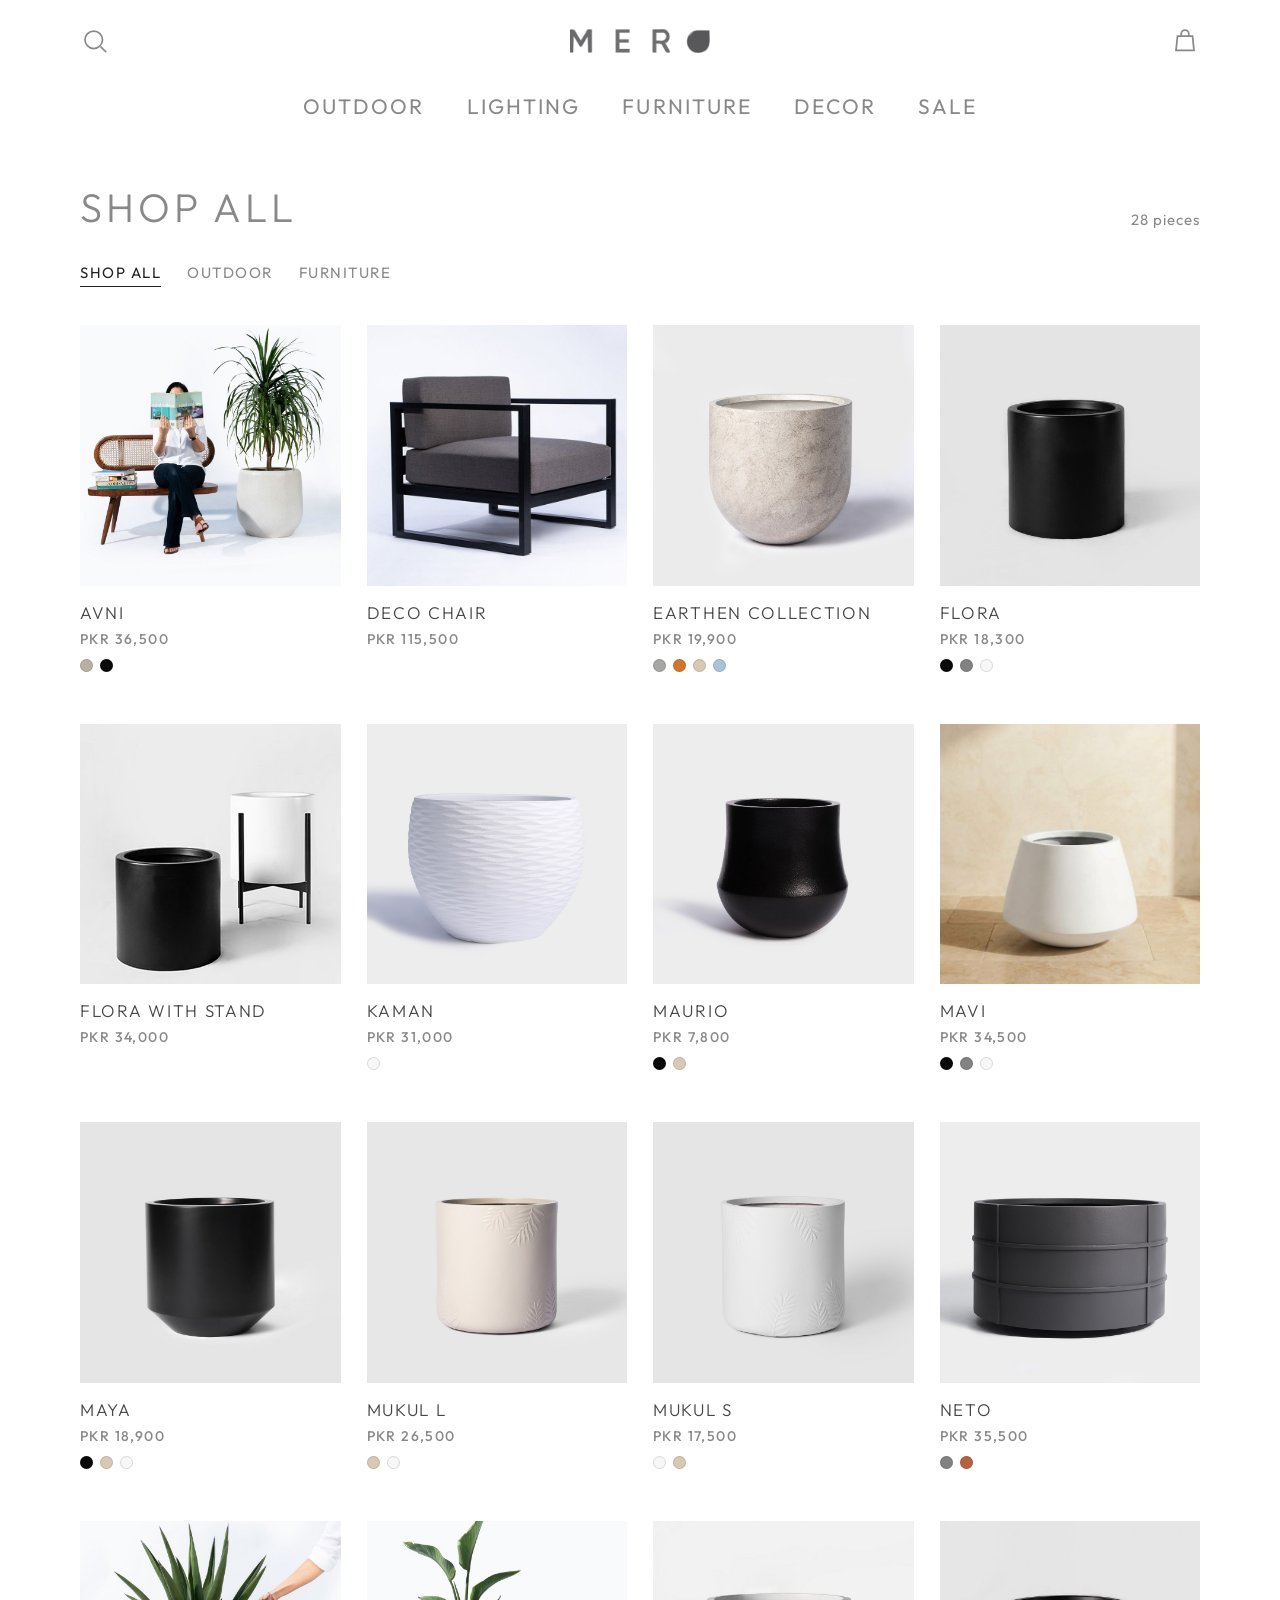
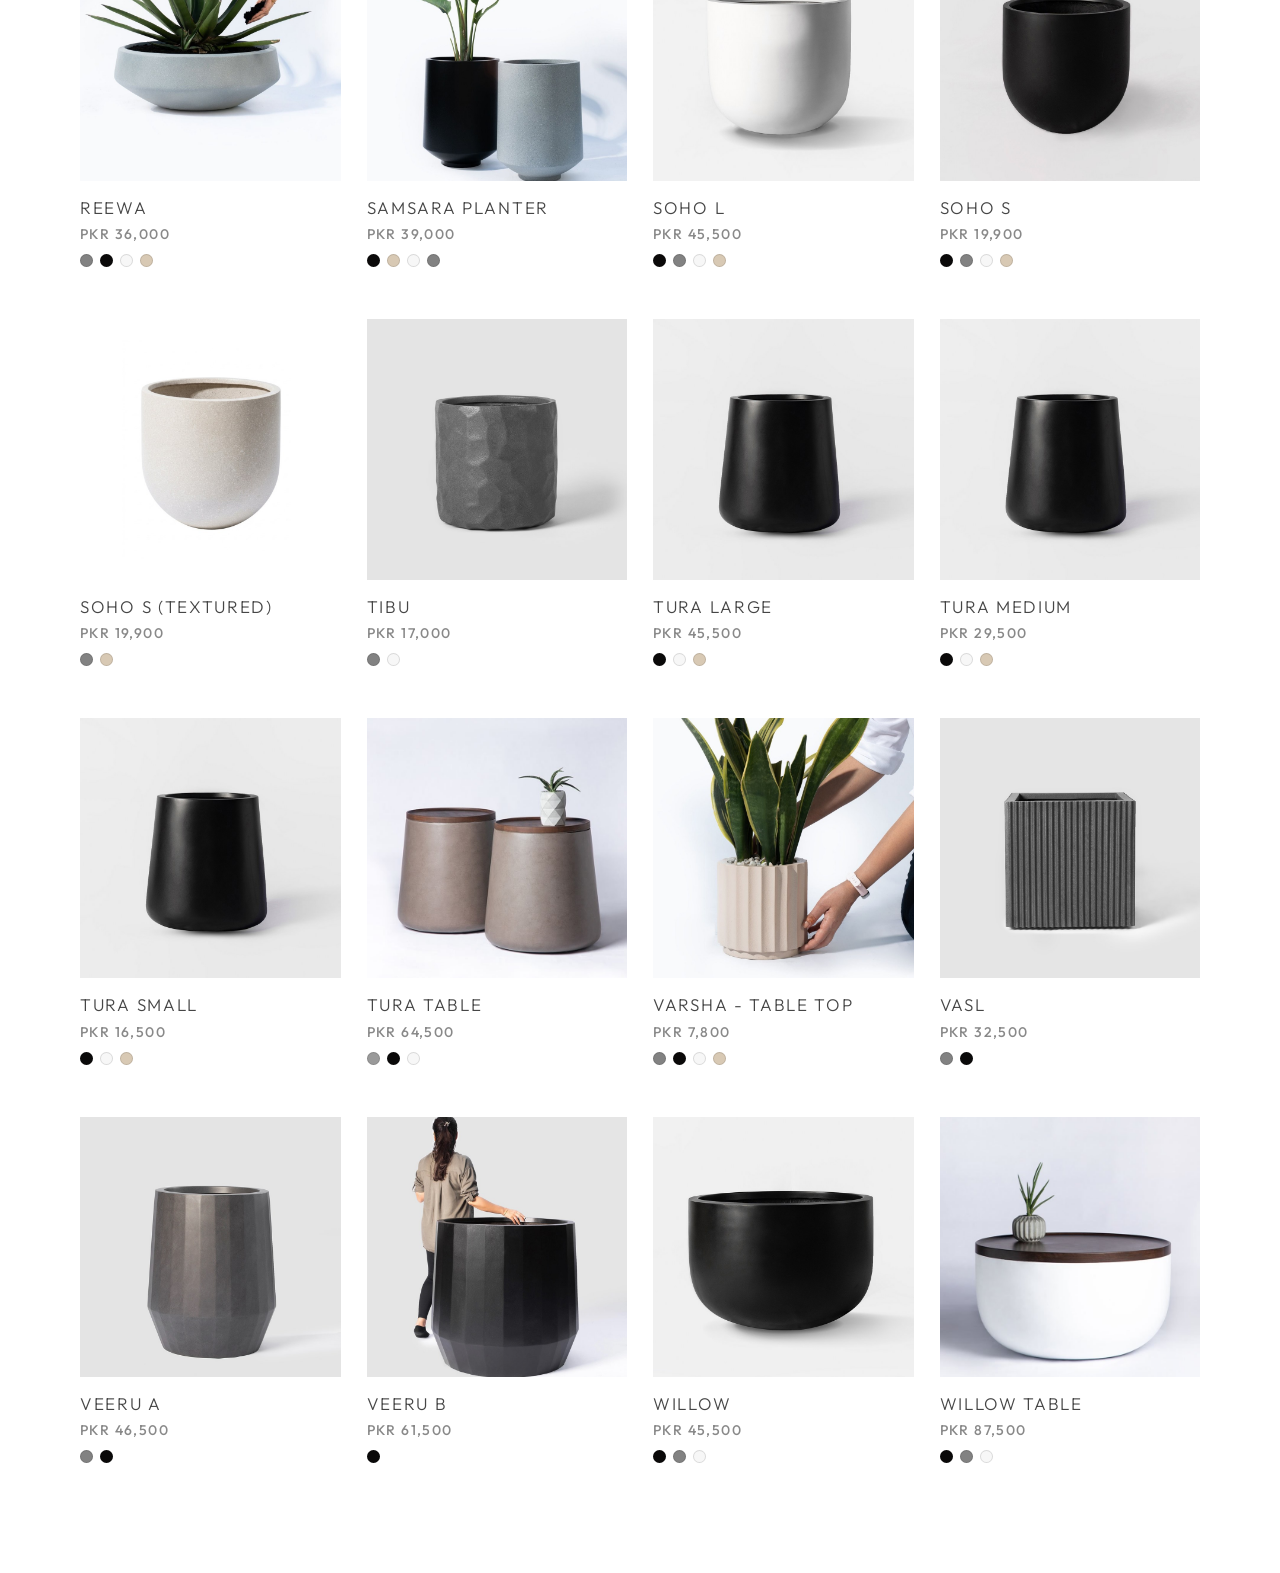
==== commit 1b446478: "Remove the in-browser photo upload Takes the Add photo feature off the site entirely:  - Grid: the f" ====
--- a/site/index.html
+++ b/site/index.html
@@ -38,32 +38,14 @@
       <span class="catalogue-count" id="cat-count"></span>
     </div>
 
-    <div class="dropzone" id="dropzone">
-      <p>
-        <b>Add photography</b><br>
-        Drop a folder of product sub-folders here &mdash; <code>mavi/</code>,
-        <code>reewa/</code> &mdash; and each set lands on its product.
-        Photos stay in this browser.
-      </p>
-      <div class="dropzone-actions">
-        <label class="btn-line">
-          Choose folder
-          <input type="file" id="folder-input" webkitdirectory directory multiple>
-        </label>
-        <button class="btn-quiet" id="clear-uploads" hidden>Clear uploads</button>
-      </div>
-    </div>
-
     <div class="filters" id="filters"></div>
     <div class="grid" id="grid"></div>
   </section>
 </main>
 
 <script src="data/catalog.js"></script>
-<script src="assets/uploads.js"></script>
 <script>
 const CATALOG = window.MERO_CATALOG || [];
-const SLUGS = CATALOG.map(p => p.slug);
 
 const CATEGORIES = [
   { id: "all",       label: "Shop All",  match: () => true },
@@ -78,25 +60,15 @@
   grid: document.getElementById("grid"),
   filters: document.getElementById("filters"),
   title: document.getElementById("cat-title"),
-  count: document.getElementById("cat-count"),
-  dropzone: document.getElementById("dropzone"),
-  folderInput: document.getElementById("folder-input"),
-  clear: document.getElementById("clear-uploads")
+  count: document.getElementById("cat-count")
 };
 
 let category = new URLSearchParams(location.search).get("c") || "all";
 if (!CATEGORIES.some(c => c.id === category)) category = "all";
 
-let uploadCovers = {};   // slug -> object URL of a dropped photo
-let uploadCounts = {};   // slug -> how many were dropped
-
 function photoSrc(product, index) {
   const file = product.images[index];
   return file ? `assets/products/${product.slug}/${file}` : null;
-}
-
-function cover(product) {
-  return uploadCovers[product.slug] || photoSrc(product, 0);
 }
 
 function card(product) {
@@ -104,16 +76,13 @@
   a.className = "card";
   a.href = `product.html?p=${encodeURIComponent(product.slug)}`;
 
-  const main = cover(product);
+  const main = photoSrc(product, 0);
   const alt = photoSrc(product, 1);
-  const uploaded = uploadCounts[product.slug];
 
   a.innerHTML = `
     <div class="card-media">
       ${main ? `<img src="${main}" alt="${product.title}" loading="lazy">` : ""}
-      ${alt && !uploadCovers[product.slug]
-          ? `<img class="alt" src="${alt}" alt="" loading="lazy">` : ""}
-      ${uploaded ? `<span class="card-tag">${uploaded} added</span>` : ""}
+      ${alt ? `<img class="alt" src="${alt}" alt="" loading="lazy">` : ""}
     </div>
     <div class="card-body">
       <div class="card-name">${product.title}</div>
@@ -166,72 +135,11 @@
   [...document.querySelectorAll(".nav a")].forEach(a =>
     a.classList.toggle("is-active", a.dataset.cat === category));
   renderFilters();
-  els.clear.hidden = !Object.keys(uploadCounts).length;
 }
-
-/* ---------- dropped folders ---------- */
-
-async function refreshUploads() {
-  try {
-    uploadCounts = await MeroUploads.counts();
-    uploadCovers = await MeroUploads.covers();
-  } catch (err) {
-    uploadCounts = {};
-    uploadCovers = {};
-  }
-}
-
-async function ingest(files) {
-  const { matched, skipped } = MeroUploads.group(files, SLUGS);
-  const slugs = Object.keys(matched);
-  if (!slugs.length) {
-    alert(skipped.length
-      ? `No folder matched a product. Name each sub-folder after its product, e.g. "mavi".\n\nSkipped: ${skipped.join(", ")}`
-      : "No images found in that folder.");
-    return;
-  }
-  for (const slug of slugs) await MeroUploads.put(slug, matched[slug]);
-  await refreshUploads();
-  render();
-
-  const added = slugs.reduce((n, s) => n + matched[s].length, 0);
-  let message = `Added ${added} photo${added === 1 ? "" : "s"} across ${slugs.length} product${slugs.length === 1 ? "" : "s"}.`;
-  if (skipped.length) message += `\n\nNo product matched: ${skipped.join(", ")}`;
-  alert(message);
-}
-
-els.folderInput.addEventListener("change", e => {
-  // copy before resetting: clearing the input empties the live FileList
-  const files = [...e.target.files];
-  e.target.value = "";
-  if (files.length) ingest(files);
-});
-
-["dragenter", "dragover"].forEach(type =>
-  els.dropzone.addEventListener(type, e => {
-    e.preventDefault();
-    els.dropzone.classList.add("is-over");
-  }));
-["dragleave", "drop"].forEach(type =>
-  els.dropzone.addEventListener(type, () => els.dropzone.classList.remove("is-over")));
-
-els.dropzone.addEventListener("drop", async e => {
-  e.preventDefault();
-  const files = await MeroUploads.readDrop(e.dataTransfer);
-  if (files.length) ingest(files);
-});
-
-els.clear.addEventListener("click", async () => {
-  if (!confirm("Remove every photo added in this browser?")) return;
-  await MeroUploads.clear();
-  await refreshUploads();
-  render();
-});
 
 /* ---------- go ---------- */
 
 render();
-refreshUploads().then(render);
 </script>
 </body>
 </html>
--- a/site/assets/site.css
+++ b/site/assets/site.css
@@ -188,14 +188,15 @@
 .details{margin-top:35px;padding-top:22px;border-top:1px solid var(--line-soft)}
 .details h2{
   margin:0 0 12px;
-  font-size:15px;font-weight:400;letter-spacing:.07em;
+  font-size:15px;font-weight:700;letter-spacing:.03em;
   color:var(--muted);text-transform:uppercase;
 }
 .details p{
   margin:0;
   font-size:15px;
+  font-weight:400;
   line-height:1.28;
-  letter-spacing:.063em;
+  letter-spacing:0;
   color:var(--muted);
   text-align:justify;
 }
@@ -252,21 +253,6 @@
 }
 .thumb img{width:100%;height:100%;object-fit:cover}
 .thumb[aria-current="true"]{border-color:#c9c2b8}
-
-.upload{
-  flex:0 0 auto;
-  margin-top:14px;
-  display:flex;align-items:center;justify-content:center;gap:6px;
-  height:34px;
-  border:1px dashed #cfcfcf;
-  color:var(--muted);
-  font-size:10px;font-weight:400;letter-spacing:var(--track);text-transform:uppercase;
-  cursor:pointer;
-  transition:border-color .2s ease,color .2s ease;
-}
-.upload:hover{border-color:var(--muted);color:var(--price)}
-.upload svg{width:13px;height:13px;stroke:currentColor;stroke-width:1.5;fill:none}
-.upload input{display:none}
 
 .sr-only{
   position:absolute;width:1px;height:1px;padding:0;margin:-1px;
@@ -296,7 +282,6 @@
   .rail{position:static;height:auto}
   .thumbs{flex-direction:row;overflow-x:auto;overflow-y:hidden;padding-bottom:4px}
   .thumb{flex:0 0 86px}
-  .upload{margin-top:12px;height:34px}
   .buy-row{flex-wrap:wrap}
 }
 
@@ -351,43 +336,10 @@
   width:13px;height:13px;border-radius:50%;
   box-shadow:inset 0 0 0 1px rgba(0,0,0,.12);
 }
-.card-tag{
-  position:absolute;top:12px;left:12px;
-  background:rgba(255,255,255,.92);color:var(--price);
-  font-size:10px;letter-spacing:var(--track);text-transform:uppercase;
-  padding:5px 9px;
-}
 .empty{
   grid-column:1 / -1;padding:70px 0;text-align:center;
   font-size:15px;letter-spacing:.063em;color:var(--muted);
 }
-
-/* folder drop ------------------------------------------------------ */
-.dropzone{
-  margin:0 0 38px;
-  border:1px dashed #d4d4d4;
-  padding:20px 24px;
-  display:flex;align-items:center;justify-content:space-between;gap:20px;
-  flex-wrap:wrap;
-  transition:border-color .2s ease,background .2s ease;
-}
-.dropzone.is-over{border-color:var(--taupe);background:#faf8f6}
-.dropzone p{margin:0;font-size:14px;line-height:1.7;letter-spacing:.04em;color:var(--muted)}
-.dropzone b{font-weight:500;color:var(--price);letter-spacing:.07em;text-transform:uppercase}
-.dropzone code{font-family:var(--sans);color:var(--price)}
-.dropzone-actions{display:flex;gap:10px;align-items:center}
-.btn-line{
-  border:1px solid var(--ink);color:var(--ink);
-  padding:11px 20px;font-size:13px;font-weight:400;letter-spacing:var(--track);text-transform:uppercase;
-  transition:background .18s ease,color .18s ease;
-}
-.btn-line:hover{background:var(--ink);color:#fff}
-.btn-quiet{
-  color:var(--muted);font-size:13px;font-weight:400;letter-spacing:var(--track);text-transform:uppercase;
-  border-bottom:1px solid transparent;
-}
-.btn-quiet:hover{color:var(--price);border-bottom-color:var(--muted)}
-.dropzone input{display:none}
 
 /* ==================================================================
    Product page additions
@@ -418,10 +370,6 @@
 .pager a:hover{color:var(--ink)}
 .pager .spacer{flex:1}
 
-.uploaded-note{
-  margin-top:14px;font-size:12px;letter-spacing:.06em;color:var(--muted);
-}
-
 @media (max-width:1180px){
   .grid{grid-template-columns:repeat(3,1fr)}
 }
@@ -433,6 +381,5 @@
   .grid{column-gap:14px;row-gap:30px}
   .card-name{font-size:14px;letter-spacing:.07em}
   .card-price{font-size:13px}
-  .dropzone{padding:16px}
   .catalogue{padding:20px 0 70px}
 }
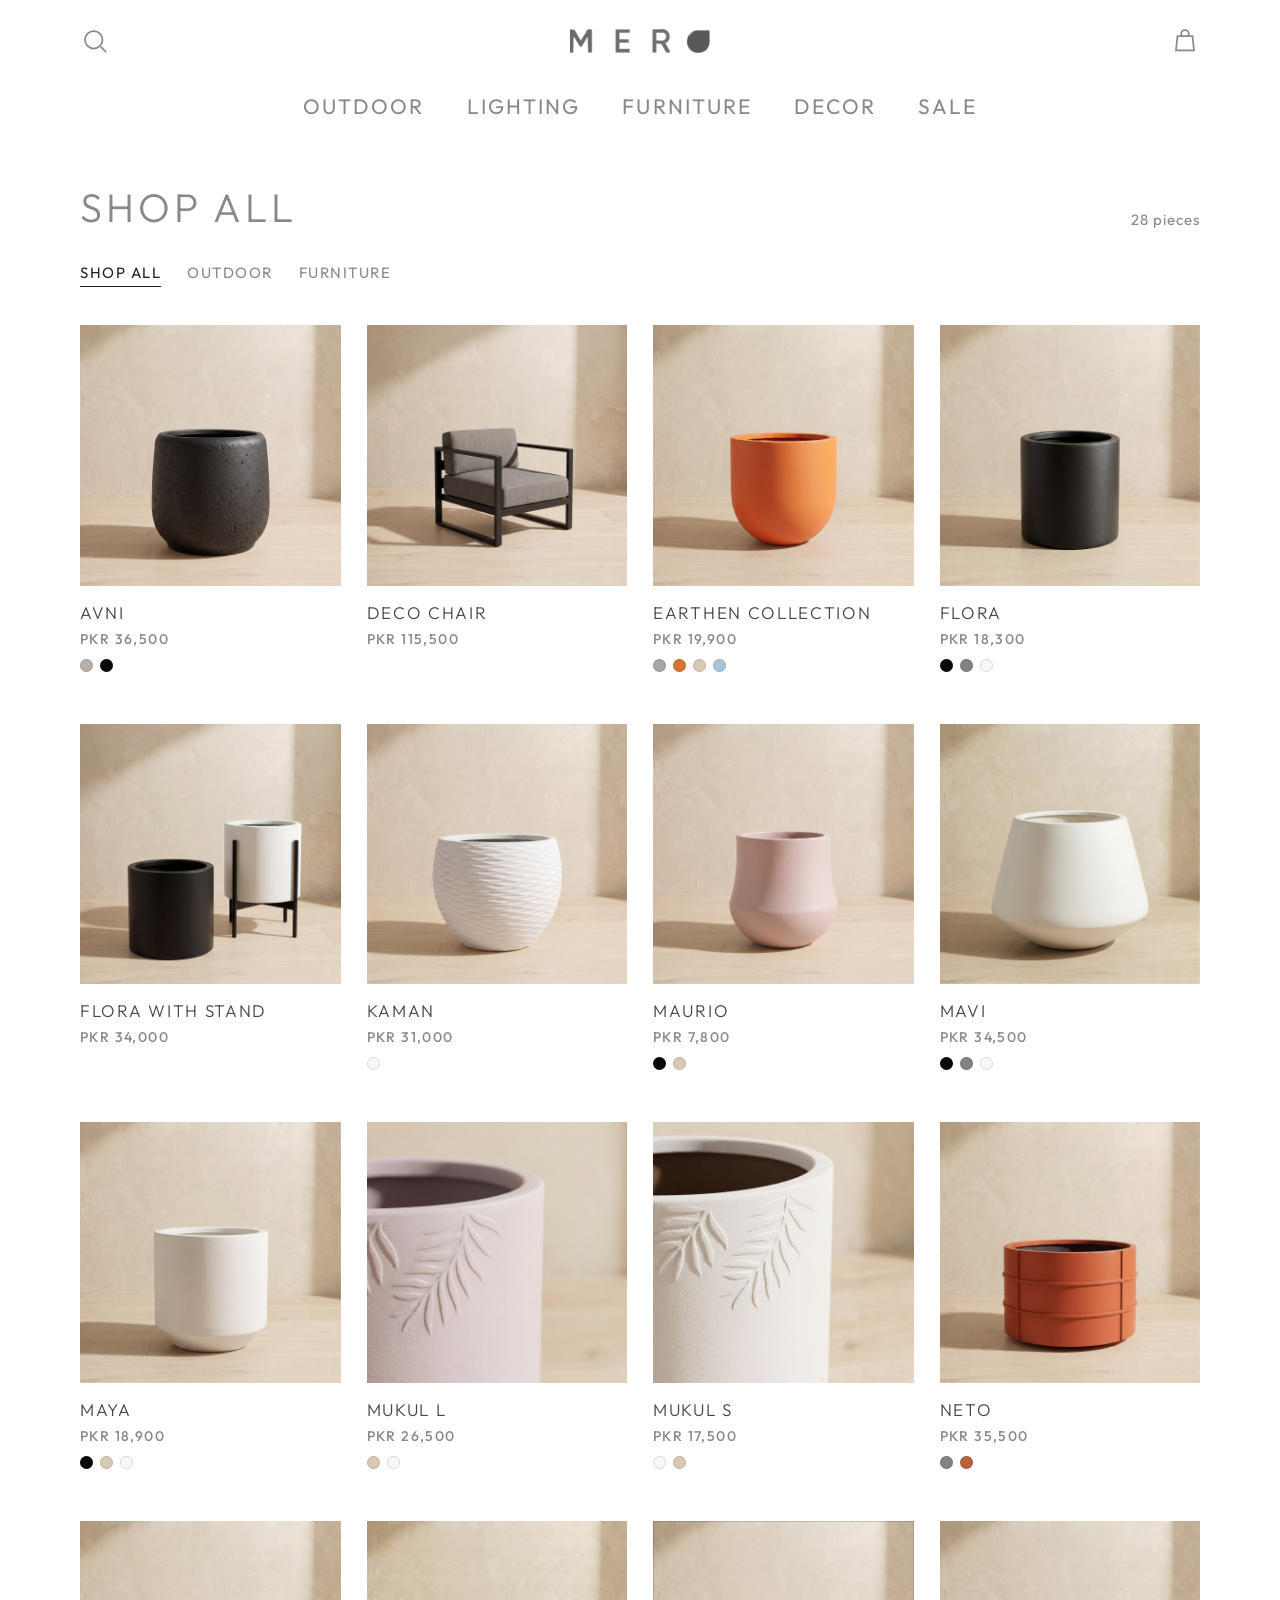
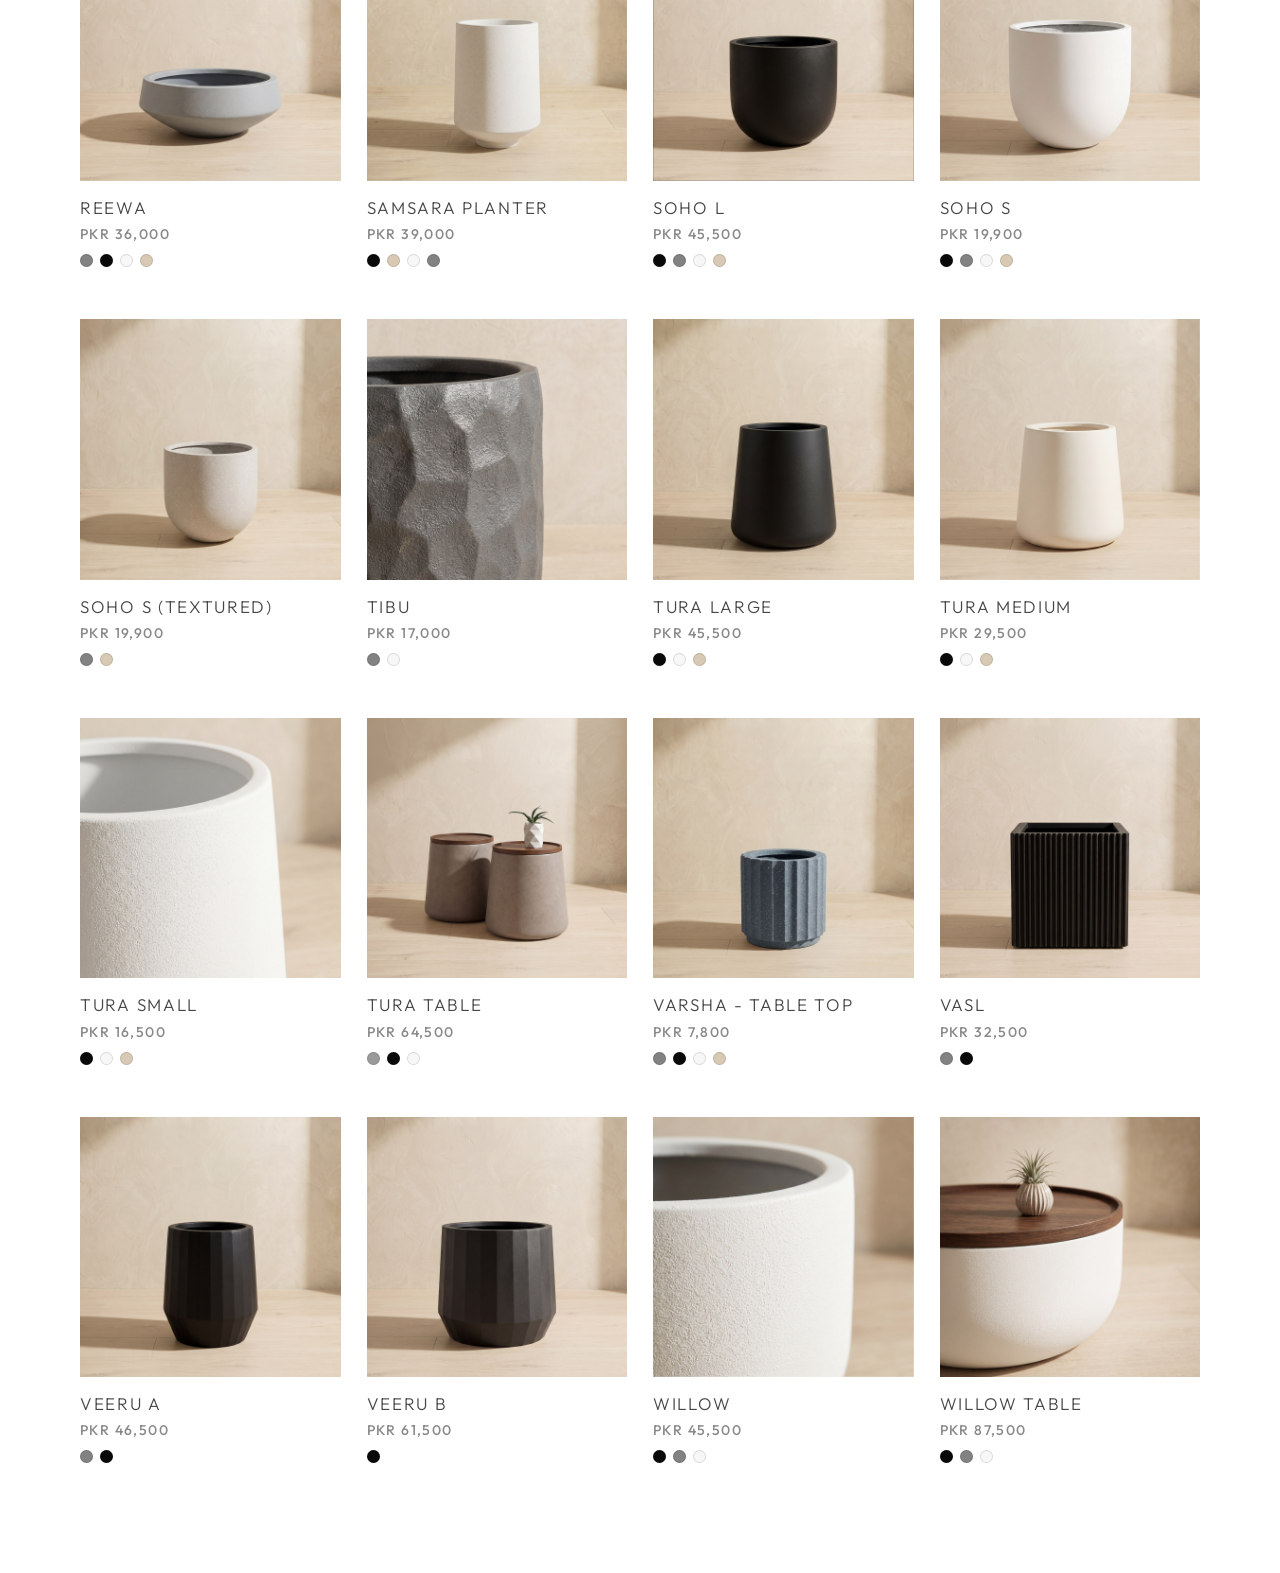
==== commit 956f2745: "Bust the cache when photography is replaced New photography reuses 01.jpg, 02.jpg …, so a browser ke" ====
--- a/site/index.html
+++ b/site/index.html
@@ -66,9 +66,13 @@
 let category = new URLSearchParams(location.search).get("c") || "all";
 if (!CATEGORIES.some(c => c.id === category)) category = "all";
 
+/* The content hash busts the cache when photography is replaced under the
+   same filename. */
 function photoSrc(product, index) {
   const file = product.images[index];
-  return file ? `assets/products/${product.slug}/${file}` : null;
+  if (!file) return null;
+  const rev = (product.imageRevs || {})[file];
+  return `assets/products/${product.slug}/${file}` + (rev ? `?v=${rev}` : "");
 }
 
 function card(product) {
--- a/site/assets/site.css
+++ b/site/assets/site.css
@@ -126,6 +126,9 @@
   box-shadow:inset 0 0 0 2px #fff, inset 0 0 0 3px rgba(0,0,0,.25);
 }
 .swatch:focus-visible{outline:1px solid #8a8a8a;outline-offset:4px}
+/* no photograph of this colourway, so clicking it cannot change the stage */
+.swatch[data-no-photo]{opacity:.45}
+.swatch[data-no-photo]:hover{opacity:.7}
 
 .installments{margin-top:39px}
 .label{
@@ -202,7 +205,16 @@
 }
 
 /* ---------- gallery ---------- */
-.gallery{display:grid;grid-template-columns:1fr 116px;column-gap:19px;align-items:start}
+/* Geometry: the stage is square, so its height follows the width left over
+   after the rail. Sizing the rail at (gallery - gap) / 5.5 makes four
+   thumbnails plus three gaps of a sixth each come to exactly that height, at
+   any width — 116px on a 1440 viewport, as the design has it. */
+.gallery{
+  display:grid;
+  grid-template-columns:1fr calc((100% - 19px) / 5.5);
+  column-gap:19px;
+  align-items:start;
+}
 /* the rail is taken out of flow so the square stage alone sets the row height */
 .rail-cell{position:relative;align-self:stretch}
 .stage{position:relative;aspect-ratio:1/1;overflow:hidden;background:#f0ebe3}
@@ -241,13 +253,16 @@
 .product > *, .gallery > *{min-width:0}
 .rail{position:absolute;inset:0;display:flex;flex-direction:column;min-height:0;min-width:0}
 .thumbs{
-  display:flex;flex-direction:column;gap:14px;
+  display:flex;flex-direction:column;
+  /* three gaps of a sixth of a thumbnail = 1/27 of the rail, so the fourth
+     lands flush with the bottom of the stage — never a part-cropped fifth */
+  row-gap:calc(100% / 27);
   flex:1 1 auto;min-height:0;min-width:0;overflow-y:auto;
   scrollbar-width:none;
 }
 .thumbs::-webkit-scrollbar{display:none}
-.thumb{flex:0 0 auto}
 .thumb{
+  flex:0 0 auto;width:100%;
   aspect-ratio:1/1;overflow:hidden;background:#f0ebe3;
   border:1px solid transparent;transition:border-color .2s ease;
 }
@@ -280,8 +295,9 @@
   .gallery{grid-template-columns:1fr;row-gap:14px}
   .rail-cell{position:static}
   .rail{position:static;height:auto}
-  .thumbs{flex-direction:row;overflow-x:auto;overflow-y:hidden;padding-bottom:4px}
-  .thumb{flex:0 0 86px}
+  .thumbs{flex-direction:row;overflow-x:auto;overflow-y:hidden;padding-bottom:4px;
+    row-gap:0;column-gap:14px}
+  .thumb{flex:0 0 86px;width:86px;height:86px}
   .buy-row{flex-wrap:wrap}
 }
 
